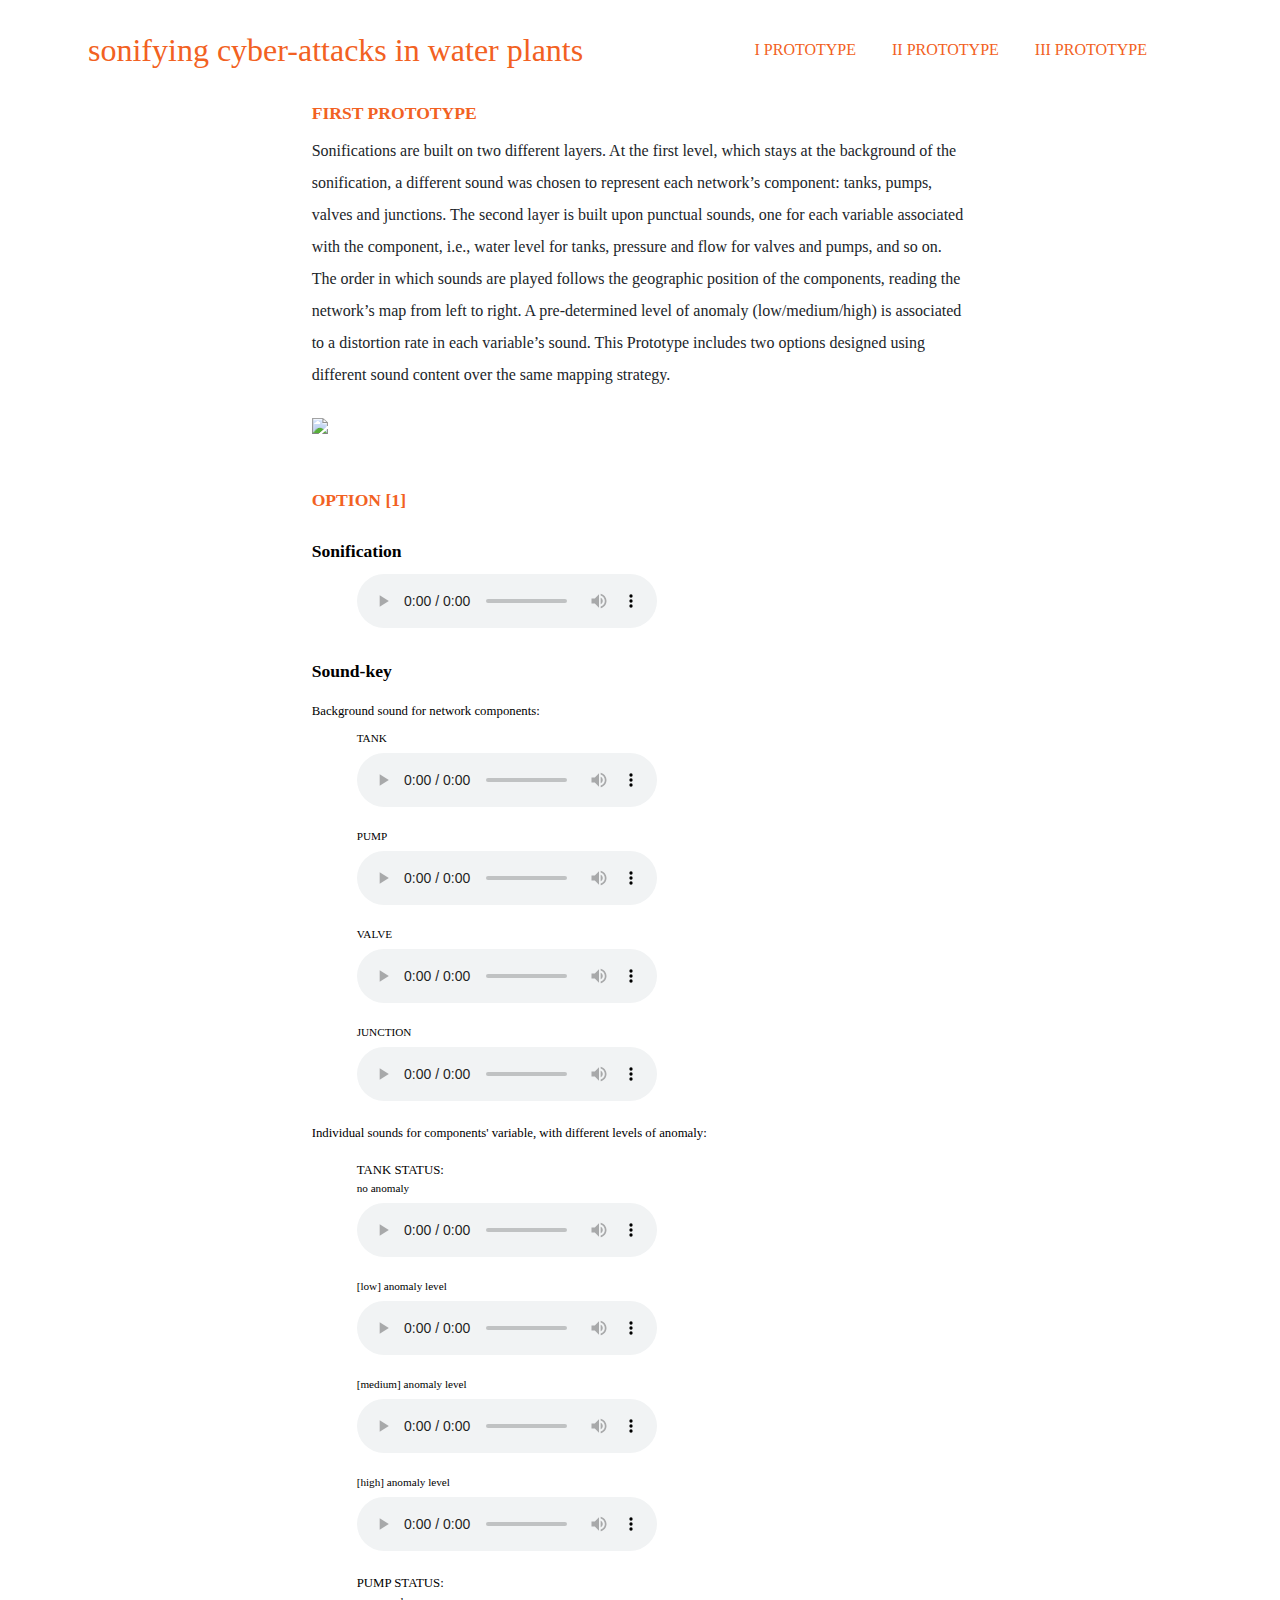
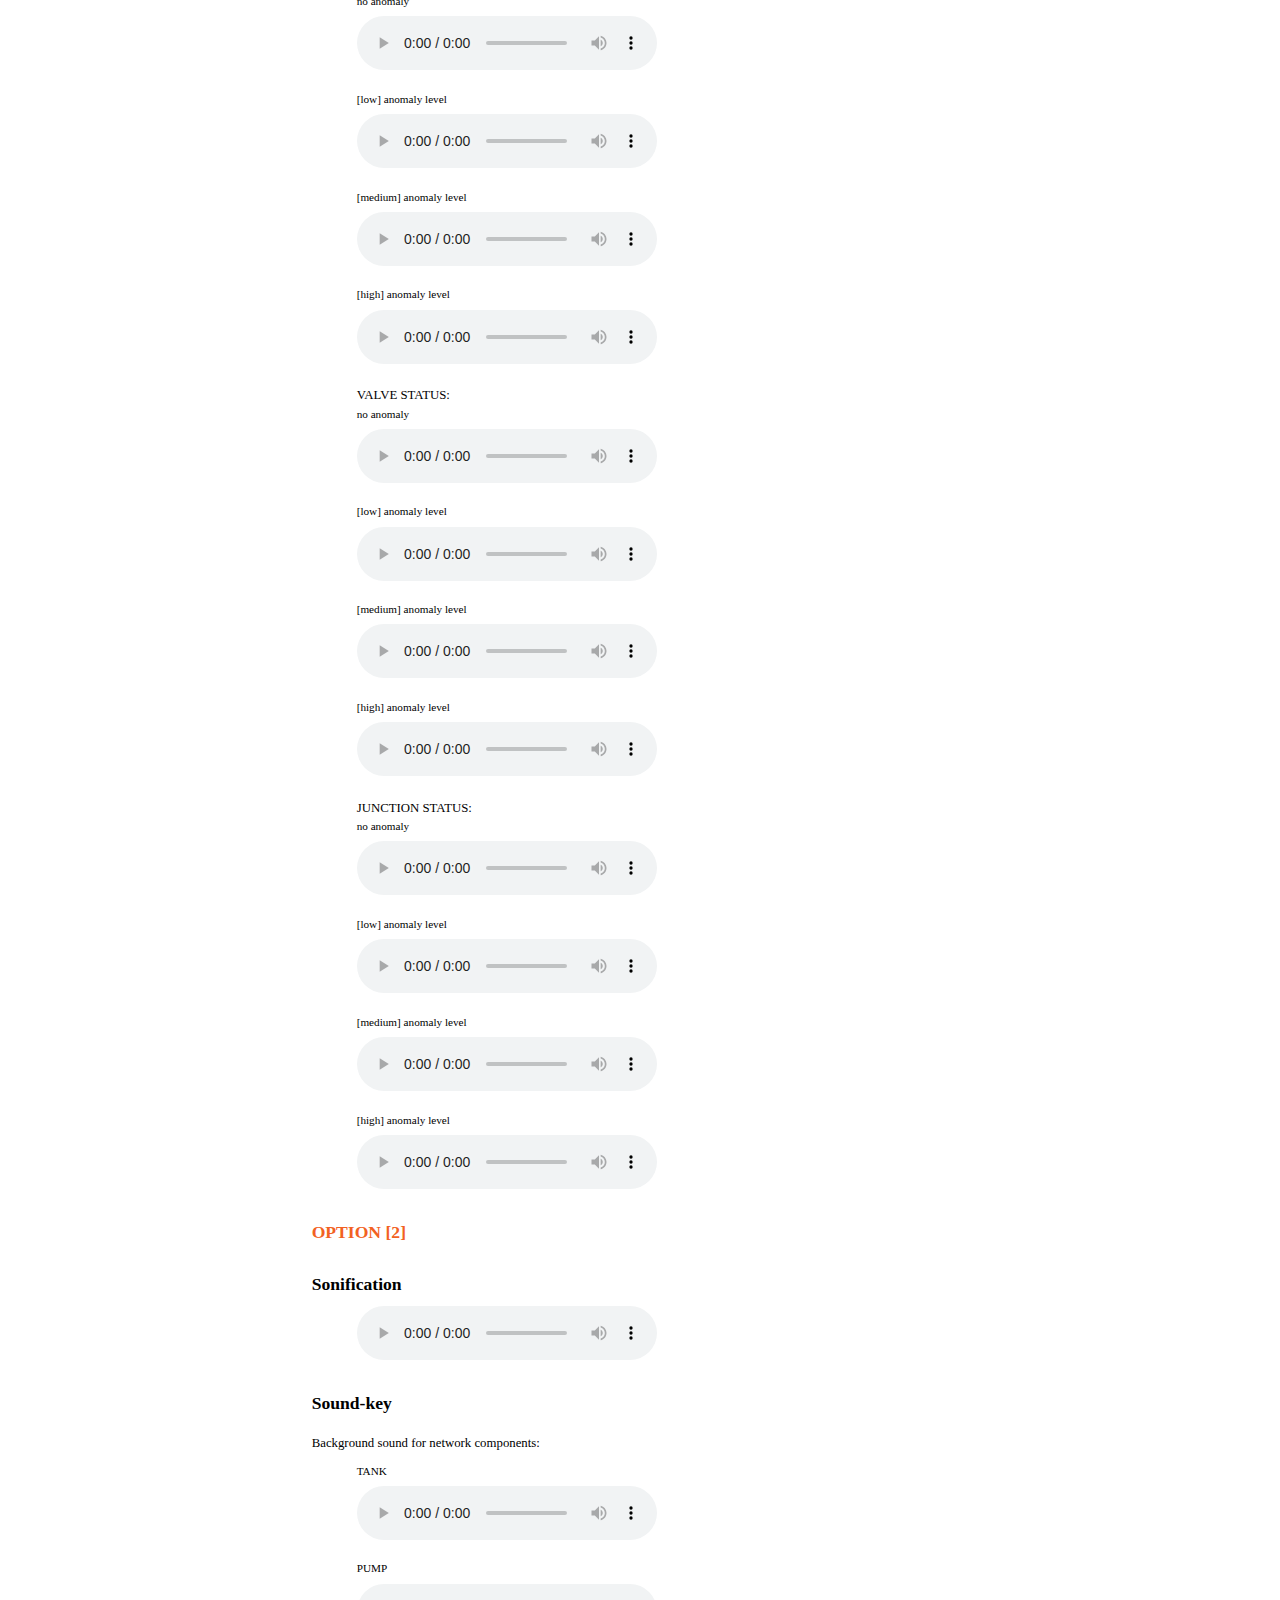
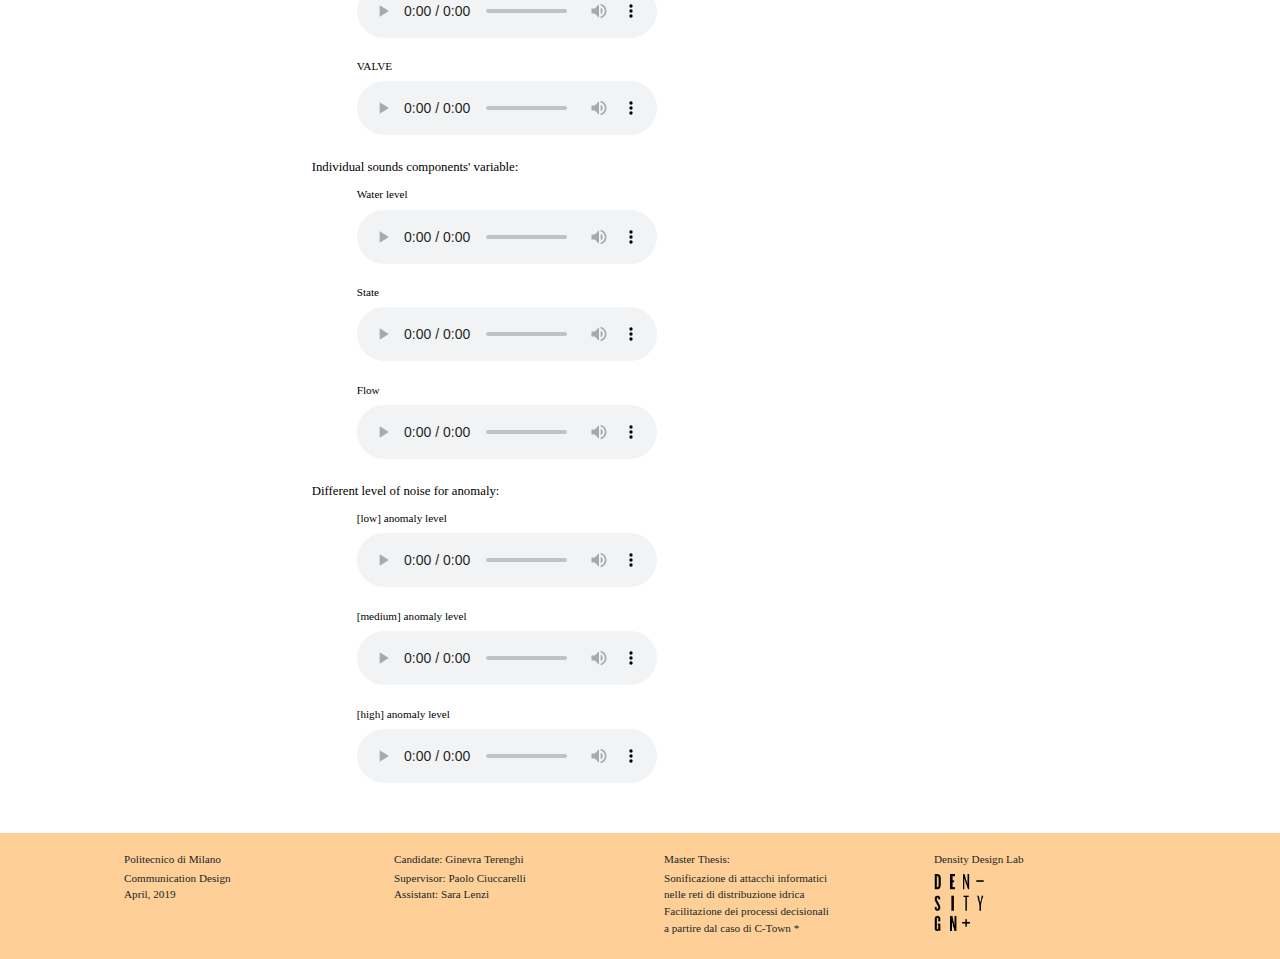
==== p1.html @ f0dc1bc3 "1809" ====
<!DOCTYPE html>
<html>

<head>
	<meta charset="utf-8">
	<meta name="viewport" content="width=device-width, initial-scale=1, shrink-to-fit=no">
	<title>data\sonification project:</title>

	<!-- fav icon link -->
	<link rel="shortcut icon" type="image/png" href="assets/fav.png" />

	<!-- fonts link -->
	<link href="https://fonts.googleapis.com/css?family=Chivo:100,300,400,700,900" rel="stylesheet">

	<link href="https://fonts.googleapis.com/css?family=Montserrat:100,200,300,400,400i,500,600,700,900" rel="stylesheet">

	<!-- Bootstrap CSS -->
	<link rel="stylesheet" href="https://maxcdn.bootstrapcdn.com/bootstrap/4.0.0/css/bootstrap.min.css" integrity="sha384-Gn5384xqQ1aoWXA+058RXPxPg6fy4IWvTNh0E263XmFcJlSAwiGgFAW/dAiS6JXm" crossorigin="anonymous">

	<!-- Your CSS -->
	<link rel="stylesheet" type="text/css" href="style.css">

</head>


<body>

	<header class="container navbar fixed-top navbar-expand-md">
		<button class="navbar-toggler" type="button" data-toggle="collapse" data-target="#navbar" aria-controls="navbarNav" aria-expanded="false" aria-label="Toggle navigation">
    		<span class="navbar-toggler-icon"></span>
  		</button>
		<a class="name" href="index.html">sonifying cyber-attacks in water plants</a>
		<div class="name2" href="presentation.html">s-c-a-w-p</div>
		<div class="collapse navbar-collapse justify-content-end" id="navbar">
			<a class="ciccio" href="p1.html">I PROTOTYPE</a>
			<a class="slim" href="p2.html">II PROTOTYPE</a>
			<a class="slim" href="p3.html">III PROTOTYPE</a>
		</div>
	</header>

	<main class="container col-md-7">

		<div class="domanda impo">FIRST PROTOTYPE</div>

		<div class="intro">
			Sonifications are built on two different layers. At the first level, which stays at the background of the sonification, a different sound was chosen to represent each network’s component: tanks, pumps, valves and junctions. The second layer is built upon punctual sounds, one for each variable associated with the component, i.e., water level for tanks, pressure and flow for valves and pumps, and so on. The order in which sounds are played follows the geographic position of the components, reading the network’s map from left to right. A pre-determined level of anomaly (low/medium/high) is associated to a distortion rate in each variable’s sound. This Prototype includes two options designed using different sound content over the same mapping strategy.
		</div>
		<img class="mappa" src="./assets/p1/p1-map.png">

		<div class="domanda impo">OPTION [1]</div>

		<div id="unoa">

			<div class="domanda importante">Sonification</div>
			<div class="district">
				<figure>
					<audio controls src="./assets/p1/o1/Scenario02.wav">
            			Your browser does not support the
						<code>audio</code> element.
    				</audio>
				</figure>
			</div>


			<div class="domanda importante">Sound-key</div>
			<div class="red">Background sound for network components:</div>
			<div class="district">
				<figure>
					<figcaption>TANK</figcaption>
					<audio controls src="./assets/p1/o1/Legenda/Components/Tank_EQ.wav">
            			Your browser does not support the
						<code>audio</code> element.
    				</audio>
				</figure>
				<figure>
					<figcaption>PUMP</figcaption>
					<audio controls src="./assets/p1/o1/Legenda/Components/Pump_EQ.wav">
            			Your browser does not support the
						<code>audio</code> element.
    				</audio>
				</figure>
				<figure>
					<figcaption>VALVE</figcaption>
					<audio controls src="./assets/p1/o1/Legenda/Components/Valve_EQ.wav">
            			Your browser does not support the
						<code>audio</code> element.
    				</audio>
				</figure>
				<figure>
					<figcaption>JUNCTION</figcaption>
					<audio controls src="./assets/p1/o1/Legenda/Components/Pressure_EQ.wav">
            			Your browser does not support the
						<code>audio</code> element.
    				</audio>
				</figure>

			</div>

			<div class="red">Individual sounds for components' variable, with different levels of anomaly:</div>
			<div class="district">
				<div class="red">TANK STATUS:</div>
				<figure>
					<figcaption>no anomaly</figcaption>
					<audio controls src="./assets/p1/o1/Legenda/Tank_Data/Tank_NoAnomaly.mp3">
            			Your browser does not support the
						<code>audio</code> element.
    				</audio>
				</figure>
				<figure>
					<figcaption>[low] anomaly level</figcaption>
					<audio controls src="./assets/p1/o1/Legenda/Tank_Data/Tank_Anomaly_UnLevel01.mp3">
            			Your browser does not support the
						<code>audio</code> element.
    				</audio>
				</figure>
				<figure>
					<figcaption>[medium] anomaly level</figcaption>
					<audio controls src="./assets/p1/o1/Legenda/Tank_Data/Tank_Anomaly_UnLevel02.mp3">
            			Your browser does not support the
						<code>audio</code> element.
    				</audio>
				</figure>
				<figure>
					<figcaption>[high] anomaly level</figcaption>
					<audio controls src="./assets/p1/o1/Legenda/Tank_Data/Tank_Anomaly_UnLevel03.mp3">
            			Your browser does not support the
						<code>audio</code> element.
    				</audio>
				</figure>
			</div>



			<div class="district">
				<div class="red">PUMP STATUS:</div>
				<figure>
					<figcaption>no anomaly</figcaption>
					<audio controls src="./assets/p1/o1/Legenda/Pump_Data/Pump_NoAnomaly.mp3">
            			Your browser does not support the
						<code>audio</code> element.
    				</audio>
				</figure>
				<figure>
					<figcaption>[low] anomaly level</figcaption>
					<audio controls src="./assets/p1/o1/Legenda/Pump_Data/Pump_Anomaly_UnLevel01.mp3">
            			Your browser does not support the
						<code>audio</code> element.
    				</audio>
				</figure>
				<figure>
					<figcaption>[medium] anomaly level</figcaption>
					<audio controls src="./assets/p1/o1/Legenda/Pump_Data/Pump_Anomaly_UnLevel02.mp3">
            			Your browser does not support the
						<code>audio</code> element.
    				</audio>
				</figure>
				<figcaption>[high] anomaly level</figcaption>
				<figure>
					<audio controls src="./assets/p1/o1/Legenda/Pump_Data/Pump_Anomaly_UnLevel03.mp3">
            			Your browser does not support the
						<code>audio</code> element.
    				</audio>
				</figure>

			</div>


			<div class="district">
				<div class="red">VALVE STATUS:</div>
				<figure>
					<figcaption>no anomaly</figcaption>
					<audio controls src="./assets/p1/o1/Legenda/Valve_Data/Valve_NoAnomalies.mp3">
            			Your browser does not support the
						<code>audio</code> element.
    				</audio>
				</figure>
				<figure>
					<figcaption>[low] anomaly level</figcaption>
					<audio controls src="./assets/p1/o1/Legenda/Valve_Data/Valve_Anomaly_UnLevel01.mp3">
            			Your browser does not support the
						<code>audio</code> element.
    				</audio>
				</figure>
				<figure>
					<figcaption>[medium] anomaly level</figcaption>
					<audio controls src="./assets/p1/o1/Legenda/Valve_Data/Valve_Anomaly_UnLevel02.mp3">
            			Your browser does not support the
						<code>audio</code> element.
    				</audio>
				</figure>
				<figcaption>[high] anomaly level</figcaption>
				<figure>
					<audio controls src="./assets/p1/o1/Legenda/Valve_Data/Valve_Anomaly_UnLevel03.mp3">
            			Your browser does not support the
						<code>audio</code> element.
    				</audio>
				</figure>

			</div>


			<div class="district">
				<div class="red">JUNCTION STATUS:</div>
				<figure>
					<figcaption>no anomaly</figcaption>
					<audio controls src="./assets/p1/o1/Legenda/Pressure_Data/Pressure-NoAnomalies.mp3">
            			Your browser does not support the
						<code>audio</code> element.
    				</audio>
				</figure>
				<figure>
					<figcaption>[low] anomaly level</figcaption>
					<audio controls src="./assets/p1/o1/Legenda/Pressure_Data/Pressure_Anomaly_UnLevel01.mp3">
            			Your browser does not support the
						<code>audio</code> element.
    				</audio>
				</figure>
				<figure>
					<figcaption>[medium] anomaly level</figcaption>
					<audio controls src="./assets/p1/o1/Legenda/Pressure_Data/Pressure_Anomaly_UnLevel02.mp3">
            			Your browser does not support the
						<code>audio</code> element.
    				</audio>
				</figure>
				<figcaption>[high] anomaly level</figcaption>
				<figure>
					<audio controls src="./assets/p1/o1/Legenda/Pressure_Data/Pressure_Anomaly_UnLevel03.mp3">
            			Your browser does not support the
						<code>audio</code> element.
    				</audio>
				</figure>

			</div>


		</div>


		<div class="domanda impo">OPTION [2]</div>

		<div id="unoa">

			<div class="domanda importante">Sonification</div>
			<div class="district">
				<figure>
					<audio controls src="./assets/p1/o2/Scenario01.mp3">
            			Your browser does not support the
						<code>audio</code> element.
    				</audio>
				</figure>
			</div>


			<div class="domanda importante">Sound-key</div>
			<div class="red">Background sound for network components:</div>
			<div class="district">
				<figure>
					<figcaption>TANK</figcaption>
					<audio controls src="./assets/p1/o2/Legenda/tank.mp3">
            			Your browser does not support the
						<code>audio</code> element.
    				</audio>
				</figure>
				<figure>
					<figcaption>PUMP</figcaption>
					<audio controls src="./assets/p1/o2/Legenda/pump.mp3">
            			Your browser does not support the
						<code>audio</code> element.
    				</audio>
				</figure>
				<figure>
					<figcaption>VALVE</figcaption>
					<audio controls src="./assets/p1/o2/Legenda/valve.mp3">
            			Your browser does not support the
						<code>audio</code> element.
    				</audio>
				</figure>

			</div>

			<div class="red">Individual sounds components' variable:</div>
			<div class="district">
				<figure>
					<figcaption>Water level</figcaption>
					<audio controls src="./assets/p1/o2/Legenda/LEVEL-unvaried.mp3">
            			Your browser does not support the
						<code>audio</code> element.
    				</audio>
				</figure>
				<figure>
					<figcaption>State</figcaption>
					<audio controls src="./assets/p1/o2/Legenda/STATE-unvaried.mp3">
            			Your browser does not support the
						<code>audio</code> element.
    				</audio>
				</figure>
				<figure>
					<figcaption>Flow</figcaption>
					<audio controls src="./assets/p1/o2/Legenda/FLOW-unvaried.mp3">
            			Your browser does not support the
						<code>audio</code> element.
    				</audio>
				</figure>

	</div>
			
	<div class="red">Different level of noise for anomaly:</div>
				<div class="district">
					<figure>
						<figcaption>[low] anomaly level</figcaption>
						<audio controls src="./assets/p1/o2/Legenda/level-1.mp3">
            			Your browser does not support the
						<code>audio</code> element.
    				</audio>
					</figure>
					<figure>
						<figcaption>[medium] anomaly level</figcaption>
						<audio controls src="./assets/p1/o2/Legenda/level-2.mp3">
            			Your browser does not support the
						<code>audio</code> element.
    				</audio>
					</figure>
					<figure>
						<figcaption>[high] anomaly level</figcaption>
						<audio controls src="./assets/p1/o2/Legenda/level-3.mp3">
            			Your browser does not support the
						<code>audio</code> element.
    				</audio>
					</figure>


			



			</div>
		</div>







	</main>


	<footer id="fondo">
		<div class="container">
			<div class="row fondo justify-content-center">
				<div class="col-3">
					<div class="info">
						Politecnico di Milano
					</div>
					<div class="info0">
						Communication Design
						<br> April, 2019
					</div>
					
				</div>


				<div class="col-3">
					<div class="info">
						Candidate: Ginevra Terenghi
					</div>
					<div class="info0">
						Supervisor: Paolo Ciuccarelli
						<br>Assistant: Sara Lenzi
					</div>
				</div>

				<div class="col-3">
					<div class="info">
						Master Thesis:
					</div>
					<div class="info0">
						Sonificazione di attacchi informatici
						<br>nelle reti di distribuzione idrica
						<br>Facilitazione dei processi decisionali
						<br>a partire dal caso di C-Town *</div>
				</div>


				<div class="col-3">
					
					<div class="info">
						Density Design Lab
					</div>
					<div class="infoF">
						<img class="footer_img" src="./assets/logo-density.png">
					</div>
				</div>
				
				



			</div>

		</div>

	</footer>


	<script src="https://code.jquery.com/jquery-3.2.1.slim.min.js" integrity="sha384-KJ3o2DKtIkvYIK3UENzmM7KCkRr/rE9/Qpg6aAZGJwFDMVNA/GpGFF93hXpG5KkN" crossorigin="anonymous"></script>
	<script src="https://cdnjs.cloudflare.com/ajax/libs/popper.js/1.12.9/umd/popper.min.js" integrity="sha384-ApNbgh9B+Y1QKtv3Rn7W3mgPxhU9K/ScQsAP7hUibX39j7fakFPskvXusvfa0b4Q" crossorigin="anonymous"></script>
	<script src="https://maxcdn.bootstrapcdn.com/bootstrap/4.0.0/js/bootstrap.min.js" integrity="sha384-JZR6Spejh4U02d8jOt6vLEHfe/JQGiRRSQQxSfFWpi1MquVdAyjUar5+76PVCmYl" crossorigin="anonymous"></script>

</body>

</html>
---- style.css ----
html {
	--video-width: 300px;
}

header {
	margin-left: 1vh;
	padding-right: 1vh;
}

.container {
	padding-left: 5vh;
	padding-right: 5vh;
}

main {
	margin-top: 100px;
	margin-bottom: 5vh;
}

.footer_img {
	width: 30px;
	height: auto;
}

.appearance {
	padding-left: 50px;
}



#red_appearance_nav {
	padding-right: 30vh;
}

/*! evitare contorno blu tasto play */
* {
	outline: none;
}


/*! ------------- sezioni -------------- */

/*
.sectionTop {
  background:gray;
  margin-top:30px;
  padding-left:0px;
  padding-right:0px;
}
*/

.intro {
	font-family: 'helvetica-light';
	font-size: 0.9rem;
	font-weight: 300;
	padding-top: 1vh;
	/*	padding-bottom: 2vh;*/
	text-align: left;
	line-height: 1.7rem;
}

.speciale {
	font-family: 'Chivo';
	font-size: 0.9rem;
	font-weight: 700;
	display: inline;
}

.sub {
	font-family: 'Chivo';
	font-size: 0.8rem;
	font-weight: 300;
	display: inline;
	color: lightgray;
}

.specific {
	font-family: 'Chivo';
	font-size: 0.8rem;
	font-weight: 300;
	color: #f26122;
	display: inline;
}



#datasonification {
	margin-top: 5vh;
}

#project {
	margin-top: 0vh;
}

#keysound {
	/*		background: purple;*/
}


/*! ------------------------------------------ NAVBAR ------------------------------------------ */

/* The navigation bar */

.navbar {
	background-color: white;
	padding-left: 0px;
}


.navbar-toggler {
	/*	background-image: './assets/hamburger.png';*/
	background-color: transparent;
	border: transparent;
}

.button {
	background-color: transparent;
	border: transparent;
}


.navbar-toggler-icon {
	/*	background-image: './assets/hamburger.png';*/
	border: 1px solid #f26122;
}





/* Links inside the navbar */

.navbar a {
	/*	float: left;*/
	display: block;
	color: #f26122;
	/*	text-align: center;*/
	padding: 2vh;
	text-decoration: none;
}

.slim {
	font-family: 'ciu-regular';
}

.ciccio {
	font-family: 'ciu-italic';
}




figcaption {
	/*    padding-top: 2vh;*/
	padding-bottom: 0.7vh;
}





/*


.nav a {
	float: left;
	display: block;
	color: red;
	text-align: center;
	padding: 2vh;
	text-decoration: none;
	font-family: 'Chivo';
	font-weight: 300;
}
*/

/* Change background on mouse-over */

.navbar a:hover {
	color: #f26122;
	text-decoration: none;
	font-family: 'ciu-italic';
	font-weight: 700;
}

.capitolo {
	color: black;
	text-decoration: none;
	font-family: 'ciu-regular';
	font-size: 0.8rem;
}

/* Main content */

/*
.main {
  margin-top: 30px;  Add a top margin to avoid content overlay 
}
*/

/*! ------------------------------------------ video --------------------------------------------- */

.video {
	width: var(--video-width);
	height: calc(var(--video-width) / 16 * 9);
}



/*! ------------------------------------------ HEADER-text --------------------------------------------- */

@font-face {
	font-family: ariah;
	src: url(./assets/font/ariah.ttf);
}

.name {
	margin-top: 0vh;
	font-family: 'ciu-bold';
	color: #f26122;
	text-align: left;
	font-size: 0rem;
}

.name2 {
	margin-top: 0vh;
	font-family: 'ciu-bold';
	color: #f26122;
	text-align: left;
	font-size: 1.1rem;
}

@font-face {
	font-family: ciu-regular;
	src: url(./assets/font/ciu-regular.ttf);
}

@font-face {
	font-family: ciu-italic;
	src: url(./assets/font/ciu-italic.ttf);
}

@font-face {
	font-family: ciu-bold;
	src: url(./assets/font/ciu-bold.ttf);
}

@font-face {
	font-family: helvetica-light;
	src: url(./assets/font/helvetica-light.ttf);
}

/*! ------------------------------------------  rules.html ------------------------------------------ */

.domanda {
	margin-top: 2.8vh;
	font-family: 'ciu-regular';
	font-weight: 300;
	color: #68246c;
	font-size: 0.8rem;
}

.paper {
	margin-top: 2vh;
	font-family: 'ciu-regular';
	font-weight: 300;
	color: lightgray;
	font-size: 1rem;
}

.tesi {
	margin-top: 2vh;
	font-family: 'ciu-regular';
	color: #68246c;
	font-size: 1.2rem;
}

.domandap {
	margin-top: 5vh;
	font-family: 'ciu-regular';
	font-weight: 300;
	color: #68246c;
	font-size: 0.8rem;
}


.impo {
	color: #f26122;
	font-weight: 700;
}

.importante {
	color: black;
	font-weight: 700;
}

.red {
	font-family: 'helvetica-light';
	font-size: 0.8rem;
	margin-top: 2vh;
	color: black;
	font-weight: 200;
}

.risposta {
	/*	background: pink;*/
	margin-left: 3vh;
	margin-right: 3vh;
	margin-top: 1vh;
	font-family: 'helvetica-light';
	font-weight: 400;
	font-size: 0.7rem;
	text-align: justify;
	line-height: 1.3rem;
}

.rispostain {
	/*	background: pink;*/
	margin-left: 3vh;
	margin-right: 3vh;
	margin-top: 1vh;
	font-family: 'helvetica-light';
	font-weight: 400;
	font-size: 0.7rem;
	text-align: justify;
	line-height: 1.3rem;
}

.par1 {
	margin-left: 6vh;
	margin-right: 3vh;
	margin-top: 2vh;
	font-family: 'helvetica-light';
	font-weight: 400;
	font-size: 0.6rem;
}

.par2 {
	margin-left: 8vh;
	margin-right: 3vh;
	margin-top: 0.6vh;
	font-family: 'helvetica-light';
	font-weight: 200;
	font-size: 0.6rem;
}

.par3 {
	margin-left: 8vh;
	margin-right: 3vh;
	margin-top: 0.6vh;
	margin-bottom: 1.2vh;
	font-family: 'helvetica-light';
	font-weight: 200;
	font-size: 0.6rem;
}


.doc {
	/*	background: pink;*/
	margin-left: 3vh;
	margin-right: 3vh;
	margin-top: 1vh;
	font-family: 'ciu-regular';
	font-weight: 100;
	font-size: 0.5rem;
	text-align: justify;
	line-height: 1rem;
}

.doc2 {
	/*	background: pink;*/
	margin-left: 0vh;
	margin-right: 0vh;
	margin-top: 0.2vh;
	font-family: 'ciu-regular';
	font-weight: 100;
	font-size: 0.5rem;
	text-align: justify;
	line-height: 1rem;
}

.scenario a {
	/*	background: pink;*/
	margin-left: 1vh;
	margin-top: 1vh;
	font-family: 'ciu-light';
	font-style: italic;
	font-weight: 300;
	font-size: 0.9rem;
	color: black;
}

.scenario a:hover {
	font-family: 'ciu-italic';
	font-style: normal;
	color: black;
	font-weight: 700;
	text-decoration: none;
}



.rispvideo {
	background: transparent;
	margin-left: 3vh;
	margin-top: 3vh;
	/*	height:100%;*/
}

ul {
	list-style: none;
	margin-left: 0;
	padding-left: 1em;
	text-indent: -1em;
}

li {
	font-weight: 500;
	list-style: none;
	margin-top: 2vh;
}

dd {
	font-weight: 100;
	list-style: none;
	text-indent: 2em;
	margin-bottom: 0px;
}


.ref {
	font-family: 'helvetica-light';
	font-weight: 100;
	font-style: italic;
	color: black;
}

.x {
	font-family: 'ciu-regular';
	font-weight: 100;
	font-style: italic;
	color: black;
}

.x:hover {
	font-style: normal;
	color: black;
	font-weight: 500;
	text-decoration: none;
}

.parti {
	font-family: 'ciu-regular';
	font-weight: 600;
	color: black;
	display: inline;
}

.rispostaDown {
	margin-left: 3vh;
	margin-right: 3vh;
	margin-top: 2vh;
	font-family: 'helvetica-light';
	font-weight: 400;
	font-size: 0.7rem;
	text-align: justify;
	line-height: 1.3rem;
}


.esempi {
	font-family: 'ciu-italic';
	color: black;
}

.esempi:hover {
	font-family: 'ciu-bold';
	color: black;
	text-decoration: none;
}

.esempiRed {
	font-family: 'ciu-italic';
	color: red
}

.esempiRed:hover {
	font-style: normal;
	color: red;
	font-weight: 700;
	text-decoration: none;
}

.esempi:visited {
	text-decoration: line-through;
}



#fondo {
	background: #FED098;
}

/*
#unoa {
	padding-top: 10vh;
}
*/

#duea {
/*	padding-top: 10vh;*/
}

#unob {
/*	padding-top: 10vh;*/
}

#dueb {
/*
	padding-top: 10vh;
	padding-top: 10vh;
*/
}



.info {
	margin-left: 1vh;
	margin-top: 2vh;
	margin-bottom: 0.2vh;
	font-family: 'ciu-regular';
	font-weight: 200;
	font-size: 0.4rem;
}

.info0 {
	margin-left: 1vh;
	margin-top: 0.2vh;
	margin-bottom: 2.5vh;
	font-family: 'helvetica-light';
	font-weight: 200;
	font-size: 0.4rem;
}

.infoF {
	margin-left: 1vh;
	margin-top: 0.7vh;
	margin-bottom: 2vh;
	font-family: 'Chivo';
	font-weight: 200;
	font-size: 0.4rem;
}

.spaziologo {
	margin-left: 1vh;
	margin-top: 3vh;
	margin-bottom: 2vh;
	font-family: 'Chivo';
	font-weight: 200;
	font-size: 0.4rem;
}

.info1 {
	margin-left: 1vh;
	margin-top: 1vh;
	margin-bottom: 0.2vh;
	font-family: 'Montserrat';
	font-weight: 200;
	font-size: 0.4rem;
}

.info2 {
	margin-left: 1vh;
	margin-top: 0.2vh;
	margin-bottom: 0.2vh;
	font-family: 'Montserrat';
	font-weight: 200;
	font-size: 0.4rem;
}

.info3 {
	margin-left: 1vh;
	margin-top: 0.2vh;
	margin-bottom: 2vh;
	font-family: 'Montserrat';
	font-weight: 200;
	font-size: 0.4rem;
}

.infoP {
	margin-left: 1vh;
	margin-top: 0.2vh;
	margin-bottom: 0.2vh;
	font-family: 'Montserrat';
	font-weight: 200;
	font-size: 0.4rem;
}

.infoP2 {
	margin-left: 1vh;
	margin-top: 0.2vh;
	margin-bottom: 2vh;
	font-family: 'Montserrat';
	font-weight: 200;
	font-size: 0.4rem;
}

.slide {
	width: 330px;
}

.mappa {
	margin-top: 3vh;
	margin-bottom: 3vh;
	width: 300px;
}

.district {
	margin-left: 5vh;
	margin-top: 1vh;
	font-family: 'helvetica-light';
	font-weight: 100;
	color: black;
	font-size: 0.7rem;
}




/* Media queries */

/*// Small devices (landscape phones, 576px and up)*/

@media (min-width: 576px) {
	html {
		--video-width: 430px;
	}
	.slide {
		width: 500px;
	}
	.mappa {
		width: 400px;
	}
	.intro {
		font-size: 0.9rem;
		line-height: 1.9rem;
		font-weight: 300rem;
	}
	.name {
		font-size: 0rem;
	}
	.name2 {
		font-size: 1.5rem;
	}
	.domanda {
		font-size: 0.9rem;
	}
	.domandap {
		font-size: 0.9rem;
	}
	.sub {
		font-size: 0.7rem;
	}
	.capitolo {
		font-size: 0.9rem;
	}
	.risposta {
		font-size: 0.9rem;
		line-height: 1.7rem;
	}
	.rispostaDown {
		font-size: 0.9rem;
		line-height: 1.7rem;
	}
	.rispostain {
		font-size: 0.9rem;
		line-height: 1.7rem;
	}
	.par1 {
		font-size: 0.7rem;
	}
	.par2 {
		font-size: 0.7rem;
	}
	.par3 {
		font-size: 0.7rem;
	}
	.specific {
		font-size: 0.7rem;
	}

	.doc {
		font-size: 0.8rem;
		line-height: 1.5rem;
	}
	.doc2 {
		font-size: 0.8rem;
		line-height: 1.5rem;
	}
	.info {
		font-size: 0.4rem;
	}
	.info0 {
		font-size: 0.4rem;
	}
	.info1 {
		font-size: 0.4rem;
	}
	.info2 {
		font-size: 0.4rem;
	}
	.info3 {
		font-size: 0.4rem;
	}
	.infoP {
		font-size: 0.4rem;
	}
	.infoP2 {
		font-size: 0.4rem;
	}


	#link_appearance_nav {
		padding-right: 10vh;
	}

}

/*// Medium devices (tablets, 768px and up)*/

@media (min-width: 768px) {
	html {
		--video-width: 340px;
	}
	.slide {
		width: 700px;
	}
	.mappa {
		width: 500px;
	}
	.name {
		font-size: 0rem;
	}
	.name2 {
		font-size: 1.7rem;
	}

}

/*// Large devices (desktops, 992px and up)*/

@media (min-width: 992px) {
	html {
		--video-width: 470px;
	}
	.footer_img {
		width: 50px;
		height: auto;
	}
	.name {
		font-size: 1.5rem;
	}
	.name2 {
		font-size: 0rem;
	}
	.intro {
		font-size: 1rem;
		line-height: 2rem;
		font-weight: 300;
	}
	.domanda {
		font-size: 1.1rem;
	}
	.domandap {
		font-size: 1.1rem;
	}
	.sub {
		font-size: 0.9rem;
	}
	.capitolo {
		font-size: 1rem;
	}
	.risposta {
		font-size: 1rem;
		line-height: 2rem;
	}
	.rispostaDown {
		font-size: 1rem;
		line-height: 2rem;
	}
	.rispostain {
		font-size: 1rem;
		line-height: 2rem;
	}
	.par1 {
		font-size: 0.9rem;
	}
	.par2 {
		font-size: 0.9rem;
	}
	.par3 {
		font-size: 0.9rem;
	}
	.specific {
		font-size: 0.9rem;
	}

	.doc {
		font-size: 0.9rem;
		line-height: 1.8rem;
	}
	.doc2 {
		font-size: 0.9rem;
		line-height: 1.8rem;
	}
	.info {
		font-size: 0.7rem;
	}
	.info1 {
		font-size: 0.7rem;
	}
	.info0 {
		font-size: 0.7rem;
	}
	.info2 {
		font-size: 0.7rem;
	}
	.info3 {
		font-size: 0.7rem;
	}
	.infoP {
		font-size: 0.7rem;
	}
	.infoP2 {
		font-size: 0.7rem;
	}
}

/*// Extra large devices (large desktops, 1200px and up)*/

@media (min-width: 1200px) {
	html {
		--video-width: 470px;
	}
	.name {
		font-size: 2rem;
	}
	.name2 {
		font-size: 0rem;
	}
}

@media (min-width: 1400px) {
	html {
		--video-width: 670px;
	}
	.name {
		font-size: 2rem;
	}
	.name2 {
		font-size: 0rem;
	}
}
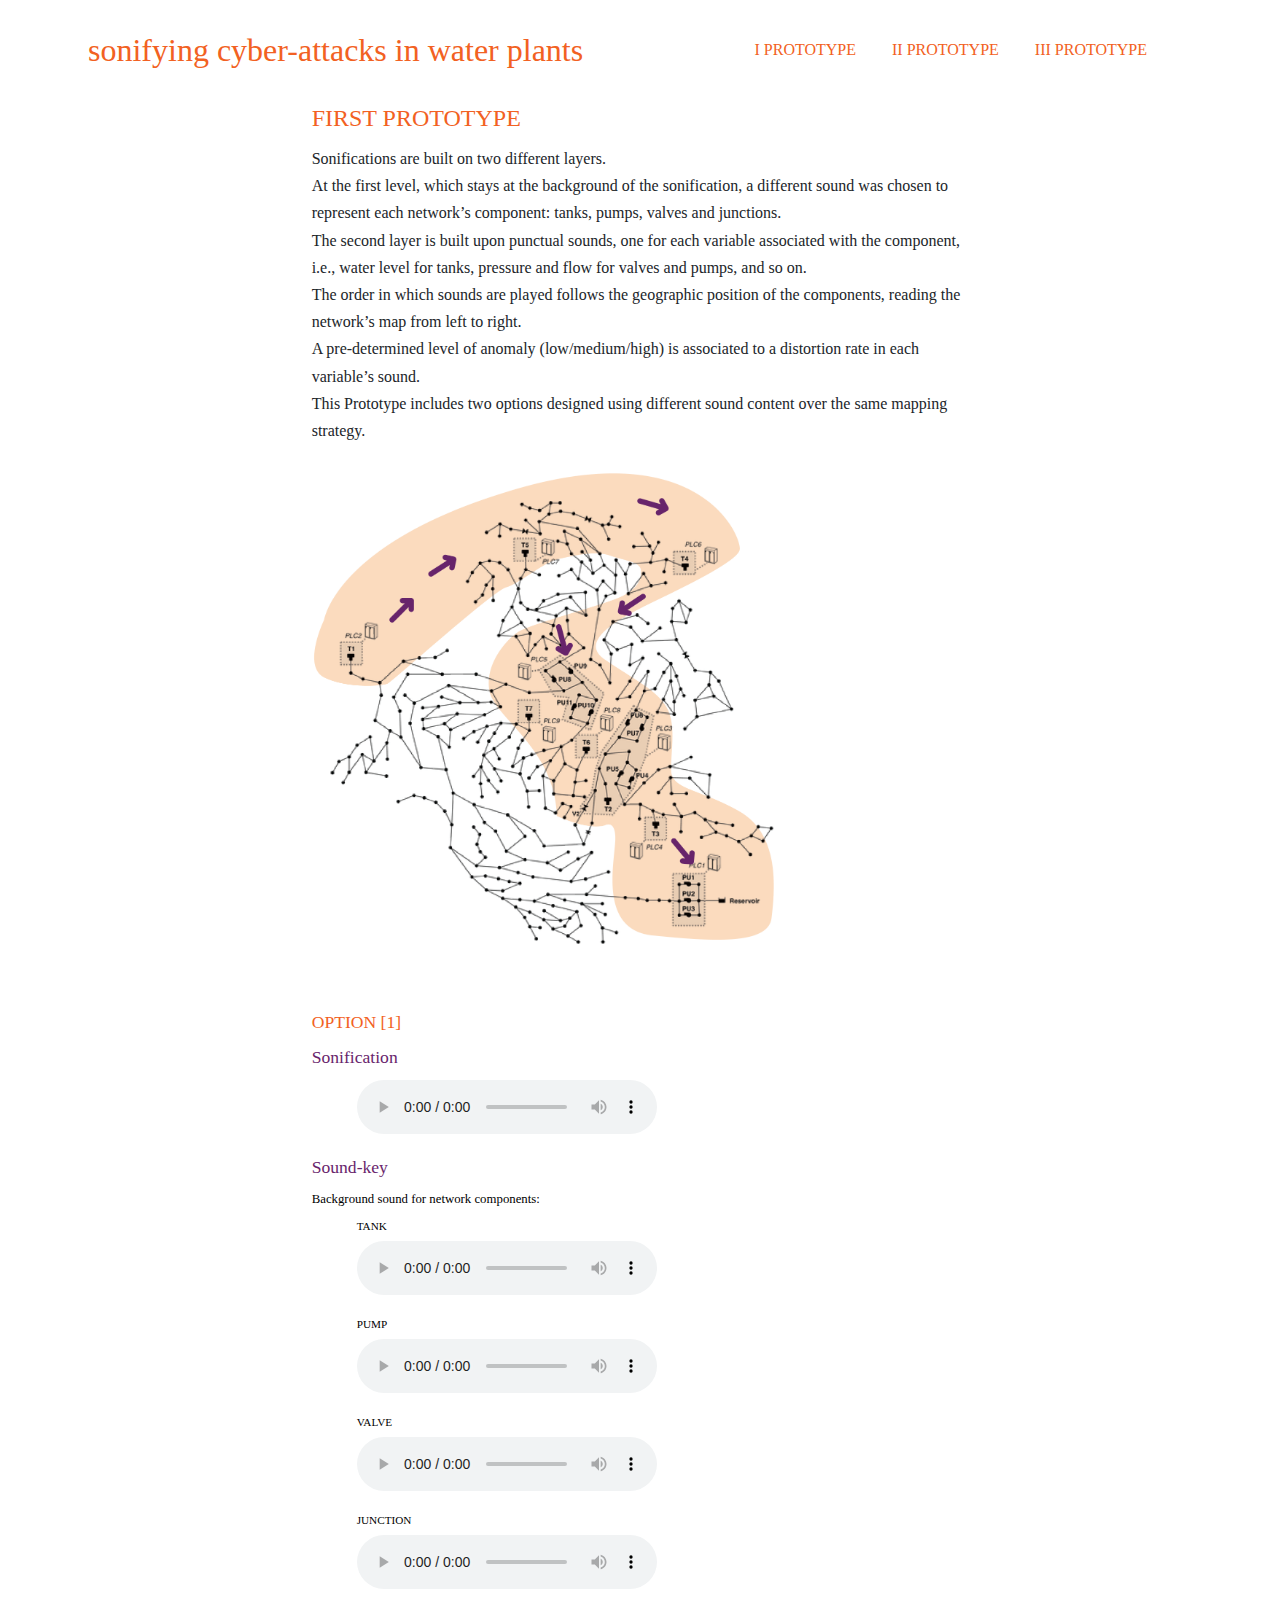
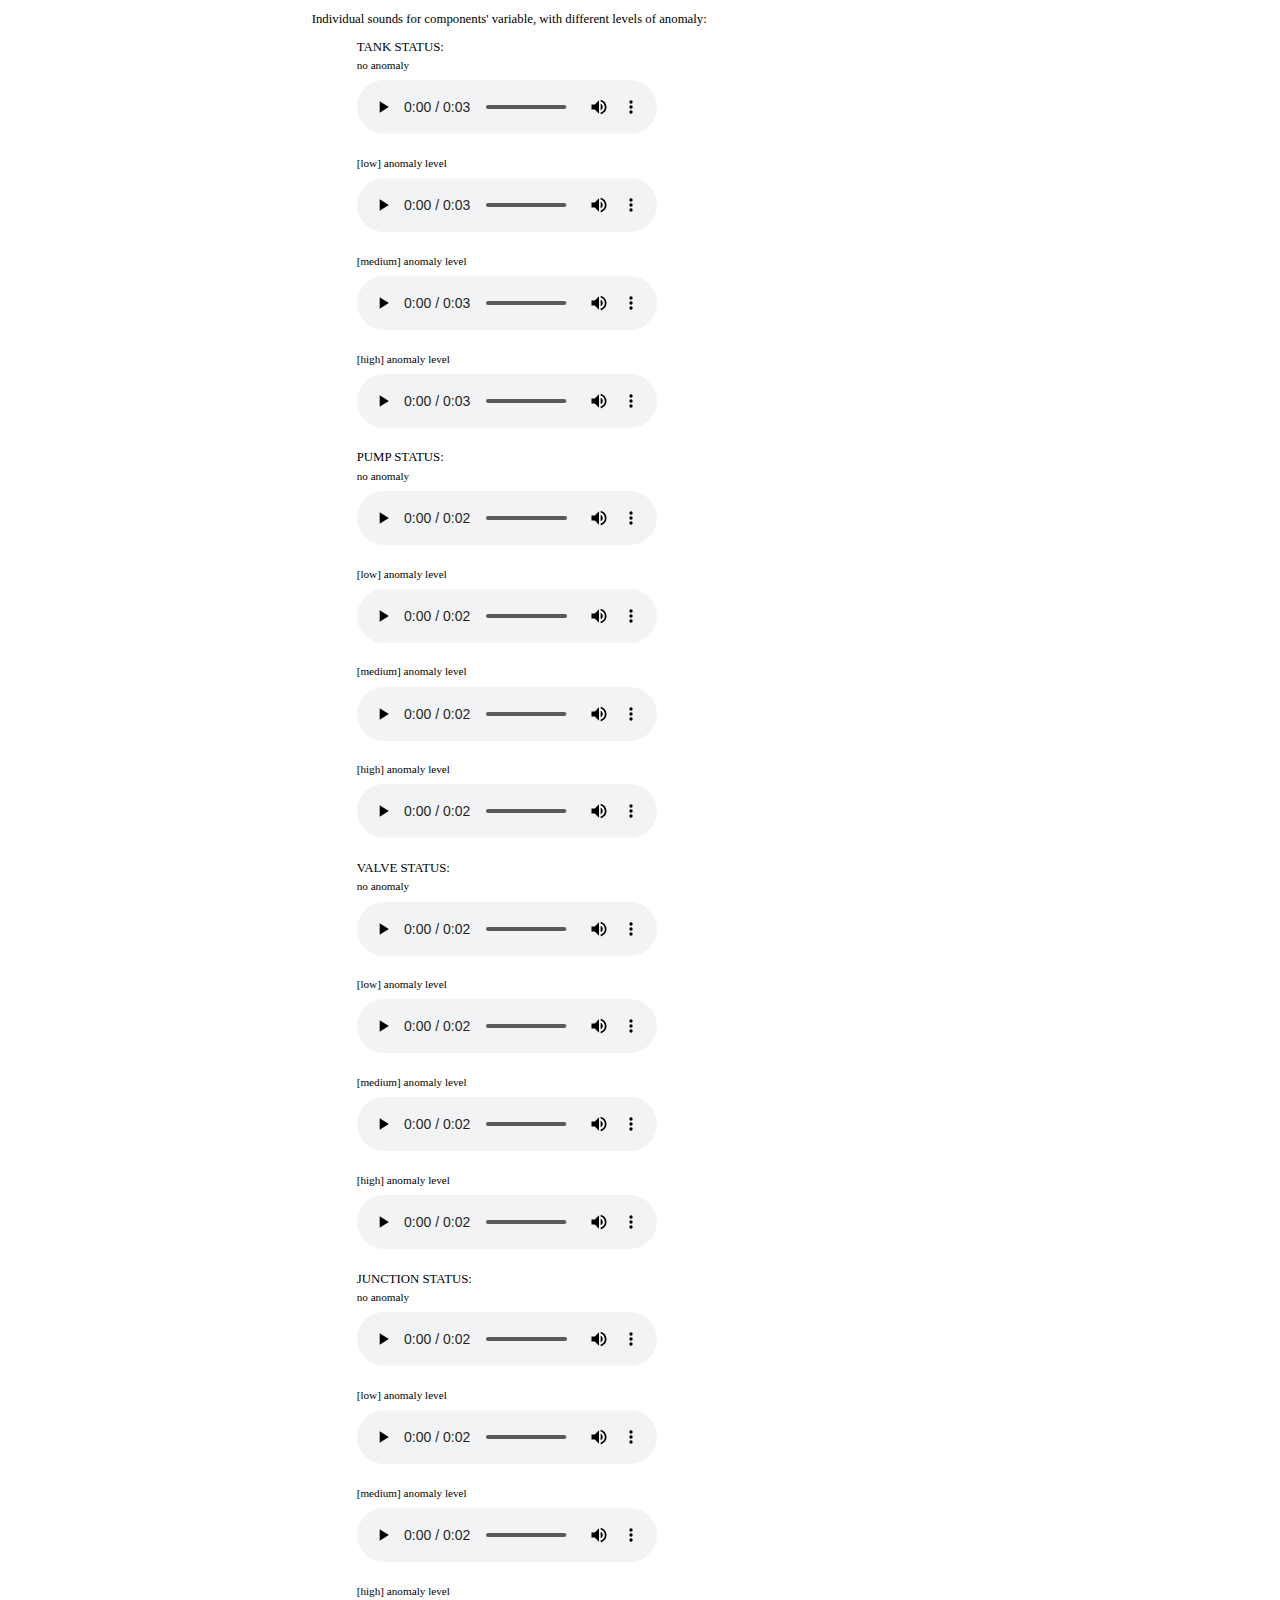
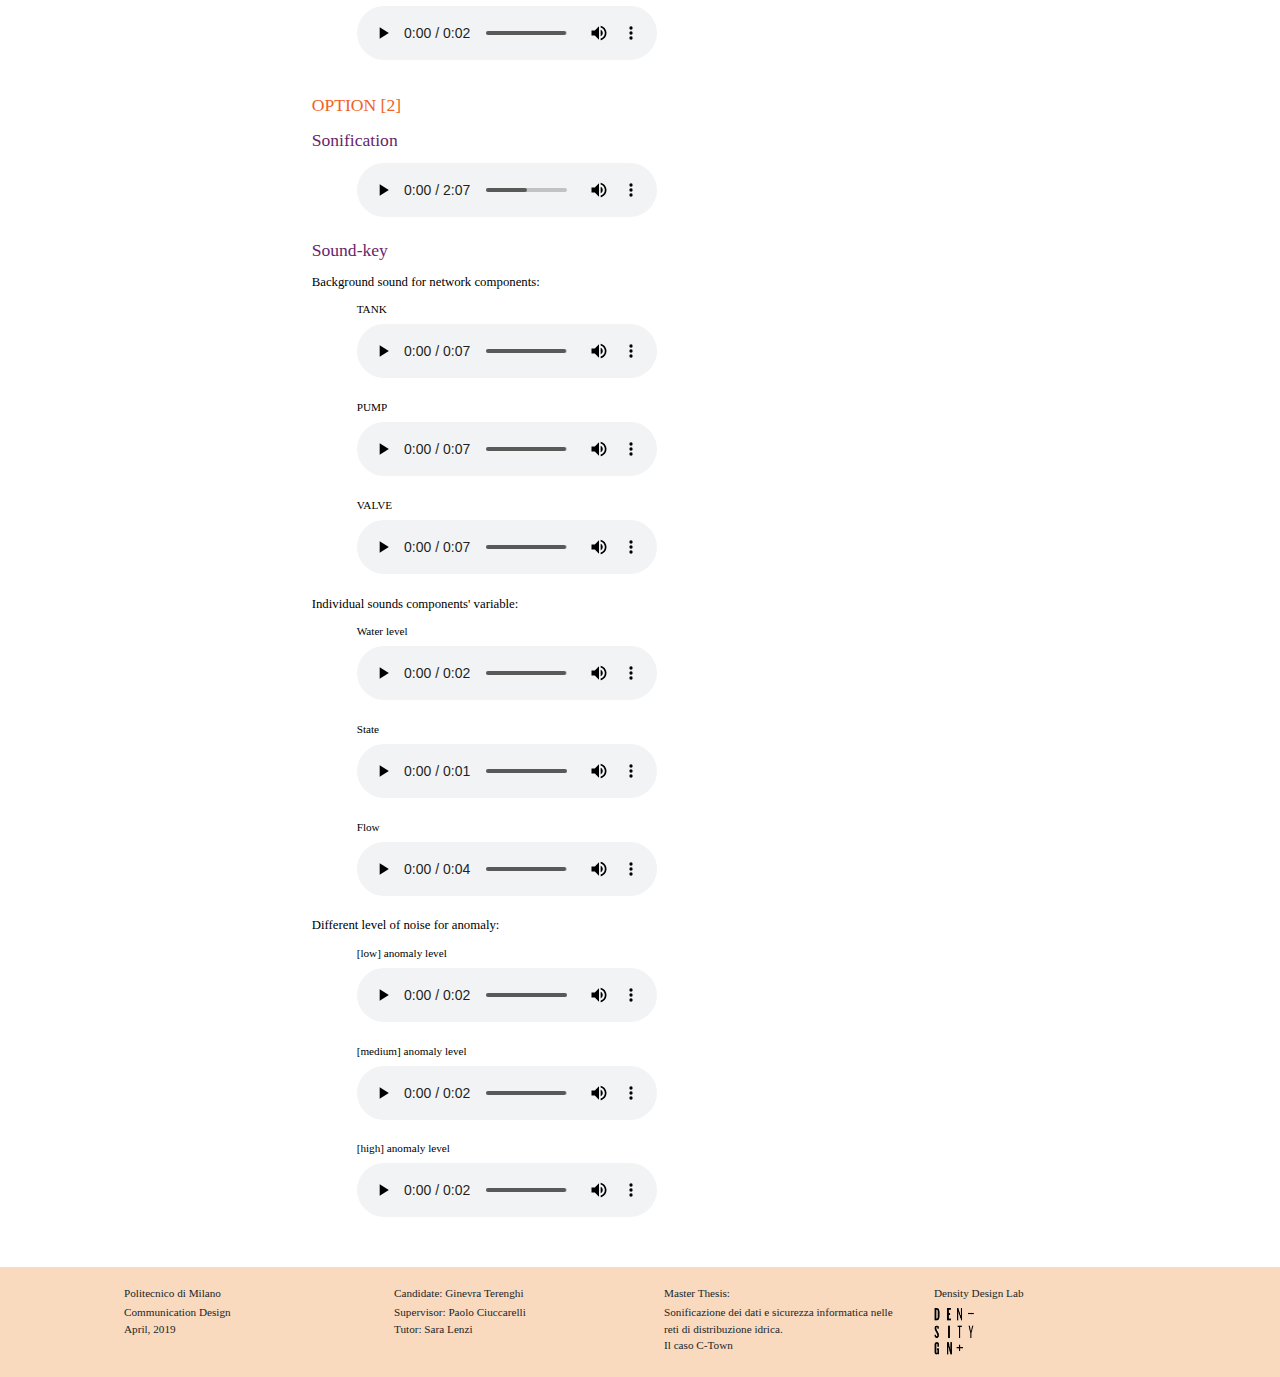
==== commit cb1e8b6e: "01041455" ====
--- a/p1.html
+++ b/p1.html
@@ -7,12 +7,7 @@
 	<title>data\sonification project:</title>
 
 	<!-- fav icon link -->
-	<link rel="shortcut icon" type="image/png" href="assets/fav.png" />
-
-	<!-- fonts link -->
-	<link href="https://fonts.googleapis.com/css?family=Chivo:100,300,400,700,900" rel="stylesheet">
-
-	<link href="https://fonts.googleapis.com/css?family=Montserrat:100,200,300,400,400i,500,600,700,900" rel="stylesheet">
+	<link rel="shortcut icon" type="image/png" href="./assets/fav5.png" />
 
 	<!-- Bootstrap CSS -->
 	<link rel="stylesheet" href="https://maxcdn.bootstrapcdn.com/bootstrap/4.0.0/css/bootstrap.min.css" integrity="sha384-Gn5384xqQ1aoWXA+058RXPxPg6fy4IWvTNh0E263XmFcJlSAwiGgFAW/dAiS6JXm" crossorigin="anonymous">
@@ -26,321 +21,314 @@
 <body>
 
 	<header class="container navbar fixed-top navbar-expand-md">
+		
 		<button class="navbar-toggler" type="button" data-toggle="collapse" data-target="#navbar" aria-controls="navbarNav" aria-expanded="false" aria-label="Toggle navigation">
     		<span class="navbar-toggler-icon"></span>
   		</button>
-		<a class="name" href="index.html">sonifying cyber-attacks in water plants</a>
-		<div class="name2" href="presentation.html">s-c-a-w-p</div>
+		
+		<a class="name slim" href="index.html">sonifying cyber-attacks in water plants</a>
+		<a class="name2 slim" href="index.html">project:</a>
+
 		<div class="collapse navbar-collapse justify-content-end" id="navbar">
 			<a class="ciccio" href="p1.html">I PROTOTYPE</a>
 			<a class="slim" href="p2.html">II PROTOTYPE</a>
 			<a class="slim" href="p3.html">III PROTOTYPE</a>
 		</div>
+	
 	</header>
 
+
+	
 	<main class="container col-md-7">
-
-		<div class="domanda impo">FIRST PROTOTYPE</div>
+		<div class="prototype orange">FIRST PROTOTYPE</div>
 
 		<div class="intro">
-			Sonifications are built on two different layers. At the first level, which stays at the background of the sonification, a different sound was chosen to represent each network’s component: tanks, pumps, valves and junctions. The second layer is built upon punctual sounds, one for each variable associated with the component, i.e., water level for tanks, pressure and flow for valves and pumps, and so on. The order in which sounds are played follows the geographic position of the components, reading the network’s map from left to right. A pre-determined level of anomaly (low/medium/high) is associated to a distortion rate in each variable’s sound. This Prototype includes two options designed using different sound content over the same mapping strategy.
-		</div>
+			Sonifications are built on two different layers.
+			<br>At the first level, which stays at the background of the sonification, a different sound was chosen to represent each network’s component: tanks, pumps, valves and junctions.
+			<br>The second layer is built upon punctual sounds, one for each variable associated with the component, i.e., water level for tanks, pressure and flow for valves and pumps, and so on.
+			<br>The order in which sounds are played follows the geographic position of the components, reading the network’s map from left to right.
+			<br>A pre-determined level of anomaly (low/medium/high) is associated to a distortion rate in each variable’s sound.
+			<br>This Prototype includes two options designed using different sound content over the same mapping strategy.
+		</div>
+		
 		<img class="mappa" src="./assets/p1/p1-map.png">
 
-		<div class="domanda impo">OPTION [1]</div>
-
-		<div id="unoa">
-
-			<div class="domanda importante">Sonification</div>
-			<div class="district">
-				<figure>
-					<audio controls src="./assets/p1/o1/Scenario02.wav">
-            			Your browser does not support the
-						<code>audio</code> element.
-    				</audio>
-				</figure>
-			</div>
-
-
-			<div class="domanda importante">Sound-key</div>
-			<div class="red">Background sound for network components:</div>
-			<div class="district">
-				<figure>
-					<figcaption>TANK</figcaption>
-					<audio controls src="./assets/p1/o1/Legenda/Components/Tank_EQ.wav">
-            			Your browser does not support the
-						<code>audio</code> element.
-    				</audio>
-				</figure>
-				<figure>
-					<figcaption>PUMP</figcaption>
-					<audio controls src="./assets/p1/o1/Legenda/Components/Pump_EQ.wav">
-            			Your browser does not support the
-						<code>audio</code> element.
-    				</audio>
-				</figure>
-				<figure>
-					<figcaption>VALVE</figcaption>
-					<audio controls src="./assets/p1/o1/Legenda/Components/Valve_EQ.wav">
-            			Your browser does not support the
-						<code>audio</code> element.
-    				</audio>
-				</figure>
-				<figure>
-					<figcaption>JUNCTION</figcaption>
-					<audio controls src="./assets/p1/o1/Legenda/Components/Pressure_EQ.wav">
-            			Your browser does not support the
-						<code>audio</code> element.
-    				</audio>
-				</figure>
-
-			</div>
-
-			<div class="red">Individual sounds for components' variable, with different levels of anomaly:</div>
-			<div class="district">
-				<div class="red">TANK STATUS:</div>
-				<figure>
-					<figcaption>no anomaly</figcaption>
-					<audio controls src="./assets/p1/o1/Legenda/Tank_Data/Tank_NoAnomaly.mp3">
-            			Your browser does not support the
-						<code>audio</code> element.
-    				</audio>
-				</figure>
-				<figure>
-					<figcaption>[low] anomaly level</figcaption>
-					<audio controls src="./assets/p1/o1/Legenda/Tank_Data/Tank_Anomaly_UnLevel01.mp3">
-            			Your browser does not support the
-						<code>audio</code> element.
-    				</audio>
-				</figure>
-				<figure>
-					<figcaption>[medium] anomaly level</figcaption>
-					<audio controls src="./assets/p1/o1/Legenda/Tank_Data/Tank_Anomaly_UnLevel02.mp3">
-            			Your browser does not support the
-						<code>audio</code> element.
-    				</audio>
-				</figure>
-				<figure>
-					<figcaption>[high] anomaly level</figcaption>
-					<audio controls src="./assets/p1/o1/Legenda/Tank_Data/Tank_Anomaly_UnLevel03.mp3">
-            			Your browser does not support the
-						<code>audio</code> element.
-    				</audio>
-				</figure>
-			</div>
-
-
-
-			<div class="district">
-				<div class="red">PUMP STATUS:</div>
-				<figure>
-					<figcaption>no anomaly</figcaption>
-					<audio controls src="./assets/p1/o1/Legenda/Pump_Data/Pump_NoAnomaly.mp3">
-            			Your browser does not support the
-						<code>audio</code> element.
-    				</audio>
-				</figure>
-				<figure>
-					<figcaption>[low] anomaly level</figcaption>
-					<audio controls src="./assets/p1/o1/Legenda/Pump_Data/Pump_Anomaly_UnLevel01.mp3">
-            			Your browser does not support the
-						<code>audio</code> element.
-    				</audio>
-				</figure>
-				<figure>
-					<figcaption>[medium] anomaly level</figcaption>
-					<audio controls src="./assets/p1/o1/Legenda/Pump_Data/Pump_Anomaly_UnLevel02.mp3">
-            			Your browser does not support the
-						<code>audio</code> element.
-    				</audio>
-				</figure>
+		<div class="chapter orange">OPTION [1]</div>
+
+		<div class="chapter purple">Sonification</div>
+		<div class="district">
+			<figure>
+				<audio controls src="./assets/p1/s1/Scenario1.wav">
+            			Your browser does not support the
+						<code>audio</code> element.
+    				</audio>
+			</figure>
+		</div>
+
+
+		<div class="chapter purple">Sound-key</div>
+		<div class="under">Background sound for network components:</div>
+		
+		<div class="district">
+			<figure>
+				<figcaption>TANK</figcaption>
+				<audio controls src="./assets/p1/s1/Legenda/Components/Tank_EQ.wav">
+            			Your browser does not support the
+						<code>audio</code> element.
+    				</audio>
+			</figure>
+			<figure>
+				<figcaption>PUMP</figcaption>
+				<audio controls src="./assets/p1/s1/Legenda/Components/Pump_EQ.wav">
+            			Your browser does not support the
+						<code>audio</code> element.
+    				</audio>
+			</figure>
+			<figure>
+				<figcaption>VALVE</figcaption>
+				<audio controls src="./assets/p1/s1/Legenda/Components/Valve_EQ.wav">
+            			Your browser does not support the
+						<code>audio</code> element.
+    				</audio>
+			</figure>
+			<figure>
+				<figcaption>JUNCTION</figcaption>
+				<audio controls src="./assets/p1/s1/Legenda/Components/Pressure_EQ.wav">
+            			Your browser does not support the
+						<code>audio</code> element.
+    				</audio>
+			</figure>
+		</div>
+
+		
+		<div class="under">Individual sounds for components' variable, with different levels of anomaly:</div>
+		
+		<div class="district">
+			<div class="under">TANK STATUS:</div>
+			<figure>
+				<figcaption>no anomaly</figcaption>
+				<audio controls src="./assets/p1/s1/Legenda/Tank_Data/Tank_NoAnomaly.mp3">
+            			Your browser does not support the
+						<code>audio</code> element.
+    				</audio>
+			</figure>
+			<figure>
+				<figcaption>[low] anomaly level</figcaption>
+				<audio controls src="./assets/p1/s1/Legenda/Tank_Data/Tank_Anomaly_UnLevel01.mp3">
+            			Your browser does not support the
+						<code>audio</code> element.
+    				</audio>
+			</figure>
+			<figure>
+				<figcaption>[medium] anomaly level</figcaption>
+				<audio controls src="./assets/p1/s1/Legenda/Tank_Data/Tank_Anomaly_UnLevel02.mp3">
+            			Your browser does not support the
+						<code>audio</code> element.
+    				</audio>
+			</figure>
+			<figure>
 				<figcaption>[high] anomaly level</figcaption>
-				<figure>
-					<audio controls src="./assets/p1/o1/Legenda/Pump_Data/Pump_Anomaly_UnLevel03.mp3">
-            			Your browser does not support the
-						<code>audio</code> element.
-    				</audio>
-				</figure>
-
-			</div>
-
-
-			<div class="district">
-				<div class="red">VALVE STATUS:</div>
-				<figure>
-					<figcaption>no anomaly</figcaption>
-					<audio controls src="./assets/p1/o1/Legenda/Valve_Data/Valve_NoAnomalies.mp3">
-            			Your browser does not support the
-						<code>audio</code> element.
-    				</audio>
-				</figure>
-				<figure>
-					<figcaption>[low] anomaly level</figcaption>
-					<audio controls src="./assets/p1/o1/Legenda/Valve_Data/Valve_Anomaly_UnLevel01.mp3">
-            			Your browser does not support the
-						<code>audio</code> element.
-    				</audio>
-				</figure>
-				<figure>
-					<figcaption>[medium] anomaly level</figcaption>
-					<audio controls src="./assets/p1/o1/Legenda/Valve_Data/Valve_Anomaly_UnLevel02.mp3">
-            			Your browser does not support the
-						<code>audio</code> element.
-    				</audio>
-				</figure>
+				<audio controls src="./assets/p1/s1/Legenda/Tank_Data/Tank_Anomaly_UnLevel03.mp3">
+            			Your browser does not support the
+						<code>audio</code> element.
+    				</audio>
+			</figure>
+		</div>
+
+
+		<div class="district">
+			<div class="under">PUMP STATUS:</div>
+			<figure>
+				<figcaption>no anomaly</figcaption>
+				<audio controls src="./assets/p1/s1/Legenda/Pump_Data/Pump_NoAnomaly.mp3">
+            			Your browser does not support the
+						<code>audio</code> element.
+    				</audio>
+			</figure>
+			<figure>
+				<figcaption>[low] anomaly level</figcaption>
+				<audio controls src="./assets/p1/s1/Legenda/Pump_Data/Pump_Anomaly_UnLevel01.mp3">
+            			Your browser does not support the
+						<code>audio</code> element.
+    				</audio>
+			</figure>
+			<figure>
+				<figcaption>[medium] anomaly level</figcaption>
+				<audio controls src="./assets/p1/s1/Legenda/Pump_Data/Pump_Anomaly_UnLevel02.mp3">
+            			Your browser does not support the
+						<code>audio</code> element.
+    				</audio>
+			</figure>
+			<figcaption>[high] anomaly level</figcaption>
+			<figure>
+				<audio controls src="./assets/p1/s1/Legenda/Pump_Data/Pump_Anomaly_UnLevel03.mp3">
+            			Your browser does not support the
+						<code>audio</code> element.
+    				</audio>
+			</figure>
+
+		</div>
+
+
+		<div class="district">
+			<div class="under">VALVE STATUS:</div>
+			<figure>
+				<figcaption>no anomaly</figcaption>
+				<audio controls src="./assets/p1/s1/Legenda/Valve_Data/Valve_NoAnomalies.mp3">
+            			Your browser does not support the
+						<code>audio</code> element.
+    				</audio>
+			</figure>
+			<figure>
+				<figcaption>[low] anomaly level</figcaption>
+				<audio controls src="./assets/p1/s1/Legenda/Valve_Data/Valve_Anomaly_UnLevel01.mp3">
+            			Your browser does not support the
+						<code>audio</code> element.
+    				</audio>
+			</figure>
+			<figure>
+				<figcaption>[medium] anomaly level</figcaption>
+				<audio controls src="./assets/p1/s1/Legenda/Valve_Data/Valve_Anomaly_UnLevel02.mp3">
+            			Your browser does not support the
+						<code>audio</code> element.
+    				</audio>
+			</figure>
+			<figcaption>[high] anomaly level</figcaption>
+			<figure>
+				<audio controls src="./assets/p1/s1/Legenda/Valve_Data/Valve_Anomaly_UnLevel03.mp3">
+            			Your browser does not support the
+						<code>audio</code> element.
+    				</audio>
+			</figure>
+		</div>
+
+
+		<div class="district">
+			<div class="under">JUNCTION STATUS:</div>
+			<figure>
+				<figcaption>no anomaly</figcaption>
+				<audio controls src="./assets/p1/s1/Legenda/Pressure_Data/Pressure-NoAnomalies.mp3">
+            			Your browser does not support the
+						<code>audio</code> element.
+    				</audio>
+			</figure>
+			<figure>
+				<figcaption>[low] anomaly level</figcaption>
+				<audio controls src="./assets/p1/s1/Legenda/Pressure_Data/Pressure_Anomaly_UnLevel01.mp3">
+            			Your browser does not support the
+						<code>audio</code> element.
+    				</audio>
+			</figure>
+			<figure>
+				<figcaption>[medium] anomaly level</figcaption>
+				<audio controls src="./assets/p1/s1/Legenda/Pressure_Data/Pressure_Anomaly_UnLevel02.mp3">
+            			Your browser does not support the
+						<code>audio</code> element.
+    				</audio>
+			</figure>
+			<figcaption>[high] anomaly level</figcaption>
+			<figure>
+				<audio controls src="./assets/p1/s1/Legenda/Pressure_Data/Pressure_Anomaly_UnLevel03.mp3">
+            			Your browser does not support the
+						<code>audio</code> element.
+    				</audio>
+			</figure>
+
+		</div>
+
+
+
+
+
+		<div class="chapter orange">OPTION [2]</div>
+
+		<div class="chapter purple">Sonification</div>
+		<div class="district">
+			<figure>
+				<audio controls src="./assets/p1/s2/Scenario2.mp3">
+            			Your browser does not support the
+						<code>audio</code> element.
+    				</audio>
+			</figure>
+		</div>
+
+		<div class="chapter purple">Sound-key</div>
+		<div class="under">Background sound for network components:</div>
+		
+		<div class="district">
+			<figure>
+				<figcaption>TANK</figcaption>
+				<audio controls src="./assets/p1/s2/Legenda/tank.mp3">
+            			Your browser does not support the
+						<code>audio</code> element.
+    				</audio>
+			</figure>
+			<figure>
+				<figcaption>PUMP</figcaption>
+				<audio controls src="./assets/p1/s2/Legenda/pump.mp3">
+            			Your browser does not support the
+						<code>audio</code> element.
+    				</audio>
+			</figure>
+			<figure>
+				<figcaption>VALVE</figcaption>
+				<audio controls src="./assets/p1/s2/Legenda/valve.mp3">
+            			Your browser does not support the
+						<code>audio</code> element.
+    				</audio>
+			</figure>
+		</div>
+
+		<div class="under">Individual sounds components' variable:</div>
+		<div class="district">
+			<figure>
+				<figcaption>Water level</figcaption>
+				<audio controls src="./assets/p1/s2/Legenda/LEVEL-unvaried.mp3">
+            			Your browser does not support the
+						<code>audio</code> element.
+    				</audio>
+			</figure>
+			<figure>
+				<figcaption>State</figcaption>
+				<audio controls src="./assets/p1/s2/Legenda/STATE-unvaried.mp3">
+            			Your browser does not support the
+						<code>audio</code> element.
+    				</audio>
+			</figure>
+			<figure>
+				<figcaption>Flow</figcaption>
+				<audio controls src="./assets/p1/s2/Legenda/FLOW-unvaried.mp3">
+            			Your browser does not support the
+						<code>audio</code> element.
+    				</audio>
+			</figure>
+
+		</div>
+
+		<div class="under">Different level of noise for anomaly:</div>
+		<div class="district">
+			<figure>
+				<figcaption>[low] anomaly level</figcaption>
+				<audio controls src="./assets/p1/s2/Legenda/level-1.mp3">
+            			Your browser does not support the
+						<code>audio</code> element.
+    				</audio>
+			</figure>
+			<figure>
+				<figcaption>[medium] anomaly level</figcaption>
+				<audio controls src="./assets/p1/s2/Legenda/level-2.mp3">
+            			Your browser does not support the
+						<code>audio</code> element.
+    				</audio>
+			</figure>
+			<figure>
 				<figcaption>[high] anomaly level</figcaption>
-				<figure>
-					<audio controls src="./assets/p1/o1/Legenda/Valve_Data/Valve_Anomaly_UnLevel03.mp3">
-            			Your browser does not support the
-						<code>audio</code> element.
-    				</audio>
-				</figure>
-
-			</div>
-
-
-			<div class="district">
-				<div class="red">JUNCTION STATUS:</div>
-				<figure>
-					<figcaption>no anomaly</figcaption>
-					<audio controls src="./assets/p1/o1/Legenda/Pressure_Data/Pressure-NoAnomalies.mp3">
-            			Your browser does not support the
-						<code>audio</code> element.
-    				</audio>
-				</figure>
-				<figure>
-					<figcaption>[low] anomaly level</figcaption>
-					<audio controls src="./assets/p1/o1/Legenda/Pressure_Data/Pressure_Anomaly_UnLevel01.mp3">
-            			Your browser does not support the
-						<code>audio</code> element.
-    				</audio>
-				</figure>
-				<figure>
-					<figcaption>[medium] anomaly level</figcaption>
-					<audio controls src="./assets/p1/o1/Legenda/Pressure_Data/Pressure_Anomaly_UnLevel02.mp3">
-            			Your browser does not support the
-						<code>audio</code> element.
-    				</audio>
-				</figure>
-				<figcaption>[high] anomaly level</figcaption>
-				<figure>
-					<audio controls src="./assets/p1/o1/Legenda/Pressure_Data/Pressure_Anomaly_UnLevel03.mp3">
-            			Your browser does not support the
-						<code>audio</code> element.
-    				</audio>
-				</figure>
-
-			</div>
-
-
-		</div>
-
-
-		<div class="domanda impo">OPTION [2]</div>
-
-		<div id="unoa">
-
-			<div class="domanda importante">Sonification</div>
-			<div class="district">
-				<figure>
-					<audio controls src="./assets/p1/o2/Scenario01.mp3">
-            			Your browser does not support the
-						<code>audio</code> element.
-    				</audio>
-				</figure>
-			</div>
-
-
-			<div class="domanda importante">Sound-key</div>
-			<div class="red">Background sound for network components:</div>
-			<div class="district">
-				<figure>
-					<figcaption>TANK</figcaption>
-					<audio controls src="./assets/p1/o2/Legenda/tank.mp3">
-            			Your browser does not support the
-						<code>audio</code> element.
-    				</audio>
-				</figure>
-				<figure>
-					<figcaption>PUMP</figcaption>
-					<audio controls src="./assets/p1/o2/Legenda/pump.mp3">
-            			Your browser does not support the
-						<code>audio</code> element.
-    				</audio>
-				</figure>
-				<figure>
-					<figcaption>VALVE</figcaption>
-					<audio controls src="./assets/p1/o2/Legenda/valve.mp3">
-            			Your browser does not support the
-						<code>audio</code> element.
-    				</audio>
-				</figure>
-
-			</div>
-
-			<div class="red">Individual sounds components' variable:</div>
-			<div class="district">
-				<figure>
-					<figcaption>Water level</figcaption>
-					<audio controls src="./assets/p1/o2/Legenda/LEVEL-unvaried.mp3">
-            			Your browser does not support the
-						<code>audio</code> element.
-    				</audio>
-				</figure>
-				<figure>
-					<figcaption>State</figcaption>
-					<audio controls src="./assets/p1/o2/Legenda/STATE-unvaried.mp3">
-            			Your browser does not support the
-						<code>audio</code> element.
-    				</audio>
-				</figure>
-				<figure>
-					<figcaption>Flow</figcaption>
-					<audio controls src="./assets/p1/o2/Legenda/FLOW-unvaried.mp3">
-            			Your browser does not support the
-						<code>audio</code> element.
-    				</audio>
-				</figure>
-
-	</div>
-			
-	<div class="red">Different level of noise for anomaly:</div>
-				<div class="district">
-					<figure>
-						<figcaption>[low] anomaly level</figcaption>
-						<audio controls src="./assets/p1/o2/Legenda/level-1.mp3">
-            			Your browser does not support the
-						<code>audio</code> element.
-    				</audio>
-					</figure>
-					<figure>
-						<figcaption>[medium] anomaly level</figcaption>
-						<audio controls src="./assets/p1/o2/Legenda/level-2.mp3">
-            			Your browser does not support the
-						<code>audio</code> element.
-    				</audio>
-					</figure>
-					<figure>
-						<figcaption>[high] anomaly level</figcaption>
-						<audio controls src="./assets/p1/o2/Legenda/level-3.mp3">
-            			Your browser does not support the
-						<code>audio</code> element.
-    				</audio>
-					</figure>
-
-
-			
-
-
-
-			</div>
-		</div>
-
-
-
-
-
-
+				<audio controls src="./assets/p1/s2/Legenda/level-3.mp3">
+            			Your browser does not support the
+						<code>audio</code> element.
+    				</audio>
+			</figure>
+		</div>
 
 	</main>
 
@@ -348,62 +336,51 @@
 	<footer id="fondo">
 		<div class="container">
 			<div class="row fondo justify-content-center">
+				
 				<div class="col-3">
+					<div class="infoTitle">
+						Politecnico di Milano
+					</div>
 					<div class="info">
-						Politecnico di Milano
-					</div>
-					<div class="info0">
 						Communication Design
 						<br> April, 2019
 					</div>
-					
 				</div>
 
-
 				<div class="col-3">
+					<div class="infoTitle">
+						Candidate: Ginevra Terenghi
+					</div>
 					<div class="info">
-						Candidate: Ginevra Terenghi
-					</div>
-					<div class="info0">
 						Supervisor: Paolo Ciuccarelli
-						<br>Assistant: Sara Lenzi
+						<br>Tutor: Sara Lenzi
 					</div>
 				</div>
 
 				<div class="col-3">
+					<div class="infoTitle">
+						Master Thesis:
+					</div>
 					<div class="info">
-						Master Thesis:
-					</div>
-					<div class="info0">
-						Sonificazione di attacchi informatici
-						<br>nelle reti di distribuzione idrica
-						<br>Facilitazione dei processi decisionali
-						<br>a partire dal caso di C-Town *</div>
+						Sonificazione dei dati e sicurezza informatica nelle reti di distribuzione idrica.<br>Il caso C-Town
+					</div>
 				</div>
 
-
 				<div class="col-3">
-					
-					<div class="info">
+					<div class="infoTitle">
 						Density Design Lab
 					</div>
-					<div class="infoF">
+					<div class="infoLogo">
 						<img class="footer_img" src="./assets/logo-density.png">
 					</div>
 				</div>
-				
-				
-
-
 
 			</div>
-
-		</div>
-
+		</div>
 	</footer>
 
 
-	<script src="https://code.jquery.com/jquery-3.2.1.slim.min.js" integrity="sha384-KJ3o2DKtIkvYIK3UENzmM7KCkRr/rE9/Qpg6aAZGJwFDMVNA/GpGFF93hXpG5KkN" crossorigin="anonymous"></script>
+	<script src="https://code.jquery.com/jquery-3.2.1.slim.min.js" integrity="sha384-KJ3s2DKtIkvYIK3UENzmM7KCkRr/rE9/Qpg6aAZGJwFDMVNA/GpGFF93hXpG5KkN" crossorigin="anonymous"></script>
 	<script src="https://cdnjs.cloudflare.com/ajax/libs/popper.js/1.12.9/umd/popper.min.js" integrity="sha384-ApNbgh9B+Y1QKtv3Rn7W3mgPxhU9K/ScQsAP7hUibX39j7fakFPskvXusvfa0b4Q" crossorigin="anonymous"></script>
 	<script src="https://maxcdn.bootstrapcdn.com/bootstrap/4.0.0/js/bootstrap.min.js" integrity="sha384-JZR6Spejh4U02d8jOt6vLEHfe/JQGiRRSQQxSfFWpi1MquVdAyjUar5+76PVCmYl" crossorigin="anonymous"></script>
 
--- a/style.css
+++ b/style.css
@@ -7,129 +7,75 @@
 	padding-right: 1vh;
 }
 
+main {
+	margin-top: 100px;
+	margin-bottom: 5vh;
+}
+
 .container {
 	padding-left: 5vh;
 	padding-right: 5vh;
 }
 
-main {
-	margin-top: 100px;
-	margin-bottom: 5vh;
-}
-
-.footer_img {
-	width: 30px;
-	height: auto;
-}
-
-.appearance {
-	padding-left: 50px;
-}
-
-
-
-#red_appearance_nav {
-	padding-right: 30vh;
-}
-
-/*! evitare contorno blu tasto play */
+/*! avoid stroke when click play button */
 * {
 	outline: none;
 }
 
-
-/*! ------------- sezioni -------------- */
-
-/*
-.sectionTop {
-  background:gray;
-  margin-top:30px;
-  padding-left:0px;
-  padding-right:0px;
-}
-*/
-
-.intro {
-	font-family: 'helvetica-light';
-	font-size: 0.9rem;
-	font-weight: 300;
-	padding-top: 1vh;
-	/*	padding-bottom: 2vh;*/
-	text-align: left;
-	line-height: 1.7rem;
-}
-
-.speciale {
-	font-family: 'Chivo';
-	font-size: 0.9rem;
-	font-weight: 700;
-	display: inline;
-}
-
-.sub {
-	font-family: 'Chivo';
-	font-size: 0.8rem;
-	font-weight: 300;
-	display: inline;
-	color: lightgray;
-}
-
-.specific {
-	font-family: 'Chivo';
-	font-size: 0.8rem;
-	font-weight: 300;
-	color: #f26122;
-	display: inline;
-}
-
-
-
-#datasonification {
-	margin-top: 5vh;
-}
-
-#project {
+/*! ----font---- */
+@font-face {
+	font-family: ciu-regular;
+	src: url(./assets/font/ciu-regular.ttf);
+}
+
+@font-face {
+	font-family: ciu-italic;
+	src: url(./assets/font/ciu-italic.ttf);
+}
+
+@font-face {
+	font-family: ciu-bold;
+	src: url(./assets/font/ciu-bold.ttf);
+}
+
+@font-face {
+	font-family: helvetica-light;
+	src: url(./assets/font/helvetica-light.ttf);
+}
+
+
+/*! ------------------------------------------ NAVBAR ------------------------------------------ */
+
+.name {
 	margin-top: 0vh;
-}
-
-#keysound {
-	/*		background: purple;*/
-}
-
-
-/*! ------------------------------------------ NAVBAR ------------------------------------------ */
-
-/* The navigation bar */
+	color: blue;
+	text-align: right;
+	font-size: 0rem;
+}
 
 .navbar {
 	background-color: white;
 	padding-left: 0px;
 }
 
-
 .navbar-toggler {
-	/*	background-image: './assets/hamburger.png';*/
 	background-color: transparent;
 	border: transparent;
+/*	outline: none;*/
 }
 
 .button {
 	background-color: transparent;
 	border: transparent;
-}
-
+	outline: none;
+}
 
 .navbar-toggler-icon {
-	/*	background-image: './assets/hamburger.png';*/
-	border: 1px solid #f26122;
-}
-
-
-
-
+	border: 3px solid #f26122;
+	border-radius: 2px 2px 2px 2px;
+}
 
 /* Links inside the navbar */
-
 .navbar a {
 	/*	float: left;*/
 	display: block;
@@ -137,394 +83,157 @@
 	/*	text-align: center;*/
 	padding: 2vh;
 	text-decoration: none;
-}
-
-.slim {
-	font-family: 'ciu-regular';
-}
-
-.ciccio {
-	font-family: 'ciu-italic';
-}
-
-
-
-
-figcaption {
-	/*    padding-top: 2vh;*/
-	padding-bottom: 0.7vh;
-}
-
-
-
-
-
-/*
-
-
-.nav a {
-	float: left;
-	display: block;
-	color: red;
-	text-align: center;
-	padding: 2vh;
-	text-decoration: none;
-	font-family: 'Chivo';
-	font-weight: 300;
-}
-*/
-
-/* Change background on mouse-over */
+/*	font-family: 'ciu-bold';*/
+}
 
 .navbar a:hover {
 	color: #f26122;
 	text-decoration: none;
+	font-family: 'ciu-bold';
+}
+
+/* style */
+.slim {
 	font-family: 'ciu-italic';
-	font-weight: 700;
-}
-
-.capitolo {
-	color: black;
-	text-decoration: none;
-	font-family: 'ciu-regular';
-	font-size: 0.8rem;
-}
-
-/* Main content */
-
-/*
-.main {
-  margin-top: 30px;  Add a top margin to avoid content overlay 
-}
-*/
-
-/*! ------------------------------------------ video --------------------------------------------- */
-
-.video {
-	width: var(--video-width);
-	height: calc(var(--video-width) / 16 * 9);
-}
-
-
-
-/*! ------------------------------------------ HEADER-text --------------------------------------------- */
-
-@font-face {
-	font-family: ariah;
-	src: url(./assets/font/ariah.ttf);
-}
-
-.name {
+}
+
+.ciccio {
+	font-family: 'ciu-bold';
+}
+
+/*! ---- menu collapsed---- */
+.name2 {
 	margin-top: 0vh;
-	font-family: 'ciu-bold';
+/*	font-family: 'ciu-bold';*/
 	color: #f26122;
 	text-align: left;
-	font-size: 0rem;
-}
-
-.name2 {
-	margin-top: 0vh;
-	font-family: 'ciu-bold';
-	color: #f26122;
+	font-size: 1.7rem;
+}
+
+
+/*! ------------------------------------------ MAIN ------------------------------------------ */
+
+/* media */
+.mappa {
+	margin-top: 3vh;
+	margin-bottom: 3vh;
+	width: 300px;
+}
+
+
+/*! ----general---- */
+.intro {
+	font-family: 'helvetica-light';
+	font-size: 0.9rem;
+	padding-top: 1vh;
 	text-align: left;
-	font-size: 1.1rem;
-}
-
-@font-face {
-	font-family: ciu-regular;
-	src: url(./assets/font/ciu-regular.ttf);
-}
-
-@font-face {
-	font-family: ciu-italic;
-	src: url(./assets/font/ciu-italic.ttf);
-}
-
-@font-face {
-	font-family: ciu-bold;
-	src: url(./assets/font/ciu-bold.ttf);
-}
-
-@font-face {
-	font-family: helvetica-light;
-	src: url(./assets/font/helvetica-light.ttf);
-}
-
-/*! ------------------------------------------  rules.html ------------------------------------------ */
-
-.domanda {
-	margin-top: 2.8vh;
-	font-family: 'ciu-regular';
-	font-weight: 300;
-	color: #68246c;
-	font-size: 0.8rem;
-}
-
-.paper {
-	margin-top: 2vh;
-	font-family: 'ciu-regular';
-	font-weight: 300;
-	color: lightgray;
-	font-size: 1rem;
-}
-
-.tesi {
+	line-height: 1.4rem;
+}
+
+.intro2 {
+	font-family: 'helvetica-light';
+	font-size: 0.9rem;
+	padding-top: 7vh;
+	padding-bottom: 2vh;
+	text-align: left;
+	line-height: 1.4rem;
+}
+
+
+/* FIRST PAGE */
+/* text */
+
+.title {
 	margin-top: 2vh;
 	font-family: 'ciu-regular';
 	color: #68246c;
 	font-size: 1.2rem;
 }
 
-.domandap {
-	margin-top: 5vh;
+.paper {
+	margin-top: 2vh;
 	font-family: 'ciu-regular';
-	font-weight: 300;
+	color: lightgray;
+	font-size: 1rem;
+}
+
+/* link */
+.reference {
+	font-family: 'ciu-italic';
+	color: lightgray;
+}
+
+.reference:hover {
+	font-family: 'ciu-bold';
+	color: lightgray;
+	text-decoration: none;
+}
+
+
+/* PROTOTYPE PAGES */
+/* text */
+.prototype {
+	font-family: 'ciu-bold';
+	font-size: 1.5rem;
+}
+
+.chapter {
+	font-family: 'ciu-regular';
+	font-size: 1rem;
+}
+
+.orange {
+	margin-top: 3vh;
+	color: #f26122;
+}
+
+.purple {
+	margin-top: 1vh;
 	color: #68246c;
+}
+
+.district {
+	margin-left: 5vh;
+	margin-top: 1vh;
+	font-family: 'helvetica-light';
+	font-weight: 100;
+	color: black;
+	font-size: 0.7rem;
+}
+
+
+/* SOUND TRACKS */
+/* text */
+
+.under {
+	font-family: 'helvetica-light';
 	font-size: 0.8rem;
-}
-
-
-.impo {
-	color: #f26122;
-	font-weight: 700;
-}
-
-.importante {
-	color: black;
-	font-weight: 700;
-}
-
-.red {
-	font-family: 'helvetica-light';
-	font-size: 0.8rem;
-	margin-top: 2vh;
+	margin-top: 1vh;
 	color: black;
 	font-weight: 200;
 }
 
-.risposta {
-	/*	background: pink;*/
-	margin-left: 3vh;
-	margin-right: 3vh;
-	margin-top: 1vh;
-	font-family: 'helvetica-light';
-	font-weight: 400;
-	font-size: 0.7rem;
-	text-align: justify;
-	line-height: 1.3rem;
-}
-
-.rispostain {
-	/*	background: pink;*/
-	margin-left: 3vh;
-	margin-right: 3vh;
-	margin-top: 1vh;
-	font-family: 'helvetica-light';
-	font-weight: 400;
-	font-size: 0.7rem;
-	text-align: justify;
-	line-height: 1.3rem;
-}
-
-.par1 {
-	margin-left: 6vh;
-	margin-right: 3vh;
-	margin-top: 2vh;
-	font-family: 'helvetica-light';
-	font-weight: 400;
-	font-size: 0.6rem;
-}
-
-.par2 {
-	margin-left: 8vh;
-	margin-right: 3vh;
-	margin-top: 0.6vh;
-	font-family: 'helvetica-light';
-	font-weight: 200;
-	font-size: 0.6rem;
-}
-
-.par3 {
-	margin-left: 8vh;
-	margin-right: 3vh;
-	margin-top: 0.6vh;
-	margin-bottom: 1.2vh;
-	font-family: 'helvetica-light';
-	font-weight: 200;
-	font-size: 0.6rem;
-}
-
-
-.doc {
-	/*	background: pink;*/
-	margin-left: 3vh;
-	margin-right: 3vh;
-	margin-top: 1vh;
-	font-family: 'ciu-regular';
-	font-weight: 100;
-	font-size: 0.5rem;
-	text-align: justify;
-	line-height: 1rem;
-}
-
-.doc2 {
-	/*	background: pink;*/
-	margin-left: 0vh;
-	margin-right: 0vh;
-	margin-top: 0.2vh;
-	font-family: 'ciu-regular';
-	font-weight: 100;
-	font-size: 0.5rem;
-	text-align: justify;
-	line-height: 1rem;
-}
-
-.scenario a {
-	/*	background: pink;*/
-	margin-left: 1vh;
-	margin-top: 1vh;
-	font-family: 'ciu-light';
-	font-style: italic;
-	font-weight: 300;
-	font-size: 0.9rem;
-	color: black;
-}
-
-.scenario a:hover {
-	font-family: 'ciu-italic';
-	font-style: normal;
-	color: black;
-	font-weight: 700;
-	text-decoration: none;
-}
-
-
-
-.rispvideo {
-	background: transparent;
-	margin-left: 3vh;
-	margin-top: 3vh;
-	/*	height:100%;*/
-}
-
-ul {
-	list-style: none;
-	margin-left: 0;
-	padding-left: 1em;
-	text-indent: -1em;
-}
-
-li {
-	font-weight: 500;
-	list-style: none;
-	margin-top: 2vh;
-}
-
-dd {
-	font-weight: 100;
-	list-style: none;
-	text-indent: 2em;
-	margin-bottom: 0px;
-}
-
-
-.ref {
-	font-family: 'helvetica-light';
-	font-weight: 100;
-	font-style: italic;
-	color: black;
-}
-
-.x {
-	font-family: 'ciu-regular';
-	font-weight: 100;
-	font-style: italic;
-	color: black;
-}
-
-.x:hover {
-	font-style: normal;
-	color: black;
-	font-weight: 500;
-	text-decoration: none;
-}
-
-.parti {
-	font-family: 'ciu-regular';
-	font-weight: 600;
-	color: black;
-	display: inline;
-}
-
-.rispostaDown {
-	margin-left: 3vh;
-	margin-right: 3vh;
-	margin-top: 2vh;
-	font-family: 'helvetica-light';
-	font-weight: 400;
-	font-size: 0.7rem;
-	text-align: justify;
-	line-height: 1.3rem;
-}
-
-
-.esempi {
-	font-family: 'ciu-italic';
-	color: black;
-}
-
-.esempi:hover {
-	font-family: 'ciu-bold';
-	color: black;
-	text-decoration: none;
-}
-
-.esempiRed {
-	font-family: 'ciu-italic';
-	color: red
-}
-
-.esempiRed:hover {
-	font-style: normal;
-	color: red;
-	font-weight: 700;
-	text-decoration: none;
-}
-
-.esempi:visited {
-	text-decoration: line-through;
-}
-
-
+figcaption {
+	/*    padding-top: 2vh;*/
+	padding-bottom: 0.7vh;
+}
+
+
+
+/*! ------------------------------------------ FOOTER ------------------------------------------ */
 
 #fondo {
-	background: #FED098;
-}
-
-/*
-#unoa {
-	padding-top: 10vh;
-}
-*/
-
-#duea {
-/*	padding-top: 10vh;*/
-}
-
-#unob {
-/*	padding-top: 10vh;*/
-}
-
-#dueb {
-/*
-	padding-top: 10vh;
-	padding-top: 10vh;
-*/
-}
-
-
-
-.info {
+	background: #f9dabe;
+}
+
+/*! media */
+.footer_img {
+	width: 30px;
+	height: auto;
+}
+
+/*! text */
+.infoTitle {
 	margin-left: 1vh;
 	margin-top: 2vh;
 	margin-bottom: 0.2vh;
@@ -533,7 +242,7 @@
 	font-size: 0.4rem;
 }
 
-.info0 {
+.info {
 	margin-left: 1vh;
 	margin-top: 0.2vh;
 	margin-bottom: 2.5vh;
@@ -542,109 +251,36 @@
 	font-size: 0.4rem;
 }
 
-.infoF {
+.infoLogo {
 	margin-left: 1vh;
 	margin-top: 0.7vh;
 	margin-bottom: 2vh;
-	font-family: 'Chivo';
-	font-weight: 200;
-	font-size: 0.4rem;
-}
-
-.spaziologo {
-	margin-left: 1vh;
-	margin-top: 3vh;
-	margin-bottom: 2vh;
-	font-family: 'Chivo';
-	font-weight: 200;
-	font-size: 0.4rem;
-}
-
-.info1 {
-	margin-left: 1vh;
-	margin-top: 1vh;
-	margin-bottom: 0.2vh;
-	font-family: 'Montserrat';
-	font-weight: 200;
-	font-size: 0.4rem;
-}
-
-.info2 {
-	margin-left: 1vh;
-	margin-top: 0.2vh;
-	margin-bottom: 0.2vh;
-	font-family: 'Montserrat';
-	font-weight: 200;
-	font-size: 0.4rem;
-}
-
-.info3 {
-	margin-left: 1vh;
-	margin-top: 0.2vh;
-	margin-bottom: 2vh;
-	font-family: 'Montserrat';
-	font-weight: 200;
-	font-size: 0.4rem;
-}
-
-.infoP {
-	margin-left: 1vh;
-	margin-top: 0.2vh;
-	margin-bottom: 0.2vh;
-	font-family: 'Montserrat';
-	font-weight: 200;
-	font-size: 0.4rem;
-}
-
-.infoP2 {
-	margin-left: 1vh;
-	margin-top: 0.2vh;
-	margin-bottom: 2vh;
-	font-family: 'Montserrat';
-	font-weight: 200;
-	font-size: 0.4rem;
-}
-
-.slide {
-	width: 330px;
-}
-
-.mappa {
-	margin-top: 3vh;
-	margin-bottom: 3vh;
-	width: 300px;
-}
-
-.district {
-	margin-left: 5vh;
-	margin-top: 1vh;
-	font-family: 'helvetica-light';
-	font-weight: 100;
-	color: black;
-	font-size: 0.7rem;
-}
-
-
-
-
-/* Media queries */
+}
+
+
+
+/*! ------------------------------------------ responsive ------------------------------------------ */
 
 /*// Small devices (landscape phones, 576px and up)*/
-
 @media (min-width: 576px) {
-	html {
-		--video-width: 430px;
-	}
-	.slide {
-		width: 500px;
-	}
 	.mappa {
 		width: 400px;
 	}
+	.title {
+		font-size: 1.5rem;
+		line-height: 1.8rem;
+	}
 	.intro {
 		font-size: 0.9rem;
-		line-height: 1.9rem;
-		font-weight: 300rem;
+		line-height: 1.5rem;
+	}
+	.intro2 {
+		font-size: 0.9rem;
+		line-height: 1.5rem;
+	}
+	.paper {
+		font-size: 1rem;
+		line-height: 1.4rem;
 	}
 	.name {
 		font-size: 0rem;
@@ -652,196 +288,70 @@
 	.name2 {
 		font-size: 1.5rem;
 	}
-	.domanda {
-		font-size: 0.9rem;
-	}
-	.domandap {
-		font-size: 0.9rem;
-	}
-	.sub {
-		font-size: 0.7rem;
-	}
-	.capitolo {
-		font-size: 0.9rem;
-	}
-	.risposta {
-		font-size: 0.9rem;
-		line-height: 1.7rem;
-	}
-	.rispostaDown {
-		font-size: 0.9rem;
-		line-height: 1.7rem;
-	}
-	.rispostain {
-		font-size: 0.9rem;
-		line-height: 1.7rem;
-	}
-	.par1 {
-		font-size: 0.7rem;
-	}
-	.par2 {
-		font-size: 0.7rem;
-	}
-	.par3 {
-		font-size: 0.7rem;
-	}
-	.specific {
-		font-size: 0.7rem;
-	}
-
-	.doc {
-		font-size: 0.8rem;
-		line-height: 1.5rem;
-	}
-	.doc2 {
-		font-size: 0.8rem;
-		line-height: 1.5rem;
+	.chapter {
+		font-size: 1rem;
+	}
+	.infoTitle {
+		font-size: 0.6rem;
 	}
 	.info {
-		font-size: 0.4rem;
-	}
-	.info0 {
-		font-size: 0.4rem;
-	}
-	.info1 {
-		font-size: 0.4rem;
-	}
-	.info2 {
-		font-size: 0.4rem;
-	}
-	.info3 {
-		font-size: 0.4rem;
-	}
-	.infoP {
-		font-size: 0.4rem;
-	}
-	.infoP2 {
-		font-size: 0.4rem;
-	}
-
-
+		font-size: 0.6rem;
+	}
+	
 	#link_appearance_nav {
 		padding-right: 10vh;
 	}
-
 }
 
 /*// Medium devices (tablets, 768px and up)*/
-
 @media (min-width: 768px) {
-	html {
-		--video-width: 340px;
-	}
-	.slide {
-		width: 700px;
-	}
+	.mappa {
+		width: 400px;
+	}
+	.name {
+		font-size: 0rem;
+	}
+	.name2 {
+		font-size: 1.7rem;
+	}
+}
+
+/*// Large devices (desktops, 992px and up)*/
+@media (min-width: 992px) {
 	.mappa {
 		width: 500px;
 	}
-	.name {
-		font-size: 0rem;
-	}
-	.name2 {
-		font-size: 1.7rem;
-	}
-
-}
-
-/*// Large devices (desktops, 992px and up)*/
-
-@media (min-width: 992px) {
-	html {
-		--video-width: 470px;
-	}
 	.footer_img {
-		width: 50px;
+		width: 40px;
 		height: auto;
 	}
 	.name {
-		font-size: 1.5rem;
+		font-size: 1.6rem;
 	}
 	.name2 {
 		font-size: 0rem;
 	}
 	.intro {
 		font-size: 1rem;
-		line-height: 2rem;
-		font-weight: 300;
-	}
-	.domanda {
+		line-height: 1.7rem;
+	}
+	.intro2 {
+		font-size: 1rem;
+		line-height: 1.7rem;
+	}
+	.chapter {
 		font-size: 1.1rem;
 	}
-	.domandap {
-		font-size: 1.1rem;
-	}
-	.sub {
-		font-size: 0.9rem;
-	}
-	.capitolo {
-		font-size: 1rem;
-	}
-	.risposta {
-		font-size: 1rem;
-		line-height: 2rem;
-	}
-	.rispostaDown {
-		font-size: 1rem;
-		line-height: 2rem;
-	}
-	.rispostain {
-		font-size: 1rem;
-		line-height: 2rem;
-	}
-	.par1 {
-		font-size: 0.9rem;
-	}
-	.par2 {
-		font-size: 0.9rem;
-	}
-	.par3 {
-		font-size: 0.9rem;
-	}
-	.specific {
-		font-size: 0.9rem;
-	}
-
-	.doc {
-		font-size: 0.9rem;
-		line-height: 1.8rem;
-	}
-	.doc2 {
-		font-size: 0.9rem;
-		line-height: 1.8rem;
+	.infoTitle {
+		font-size: 0.7rem;
 	}
 	.info {
 		font-size: 0.7rem;
 	}
-	.info1 {
-		font-size: 0.7rem;
-	}
-	.info0 {
-		font-size: 0.7rem;
-	}
-	.info2 {
-		font-size: 0.7rem;
-	}
-	.info3 {
-		font-size: 0.7rem;
-	}
-	.infoP {
-		font-size: 0.7rem;
-	}
-	.infoP2 {
-		font-size: 0.7rem;
-	}
 }
 
 /*// Extra large devices (large desktops, 1200px and up)*/
-
 @media (min-width: 1200px) {
-	html {
-		--video-width: 470px;
-	}
 	.name {
 		font-size: 2rem;
 	}
@@ -851,9 +361,6 @@
 }
 
 @media (min-width: 1400px) {
-	html {
-		--video-width: 670px;
-	}
 	.name {
 		font-size: 2rem;
 	}
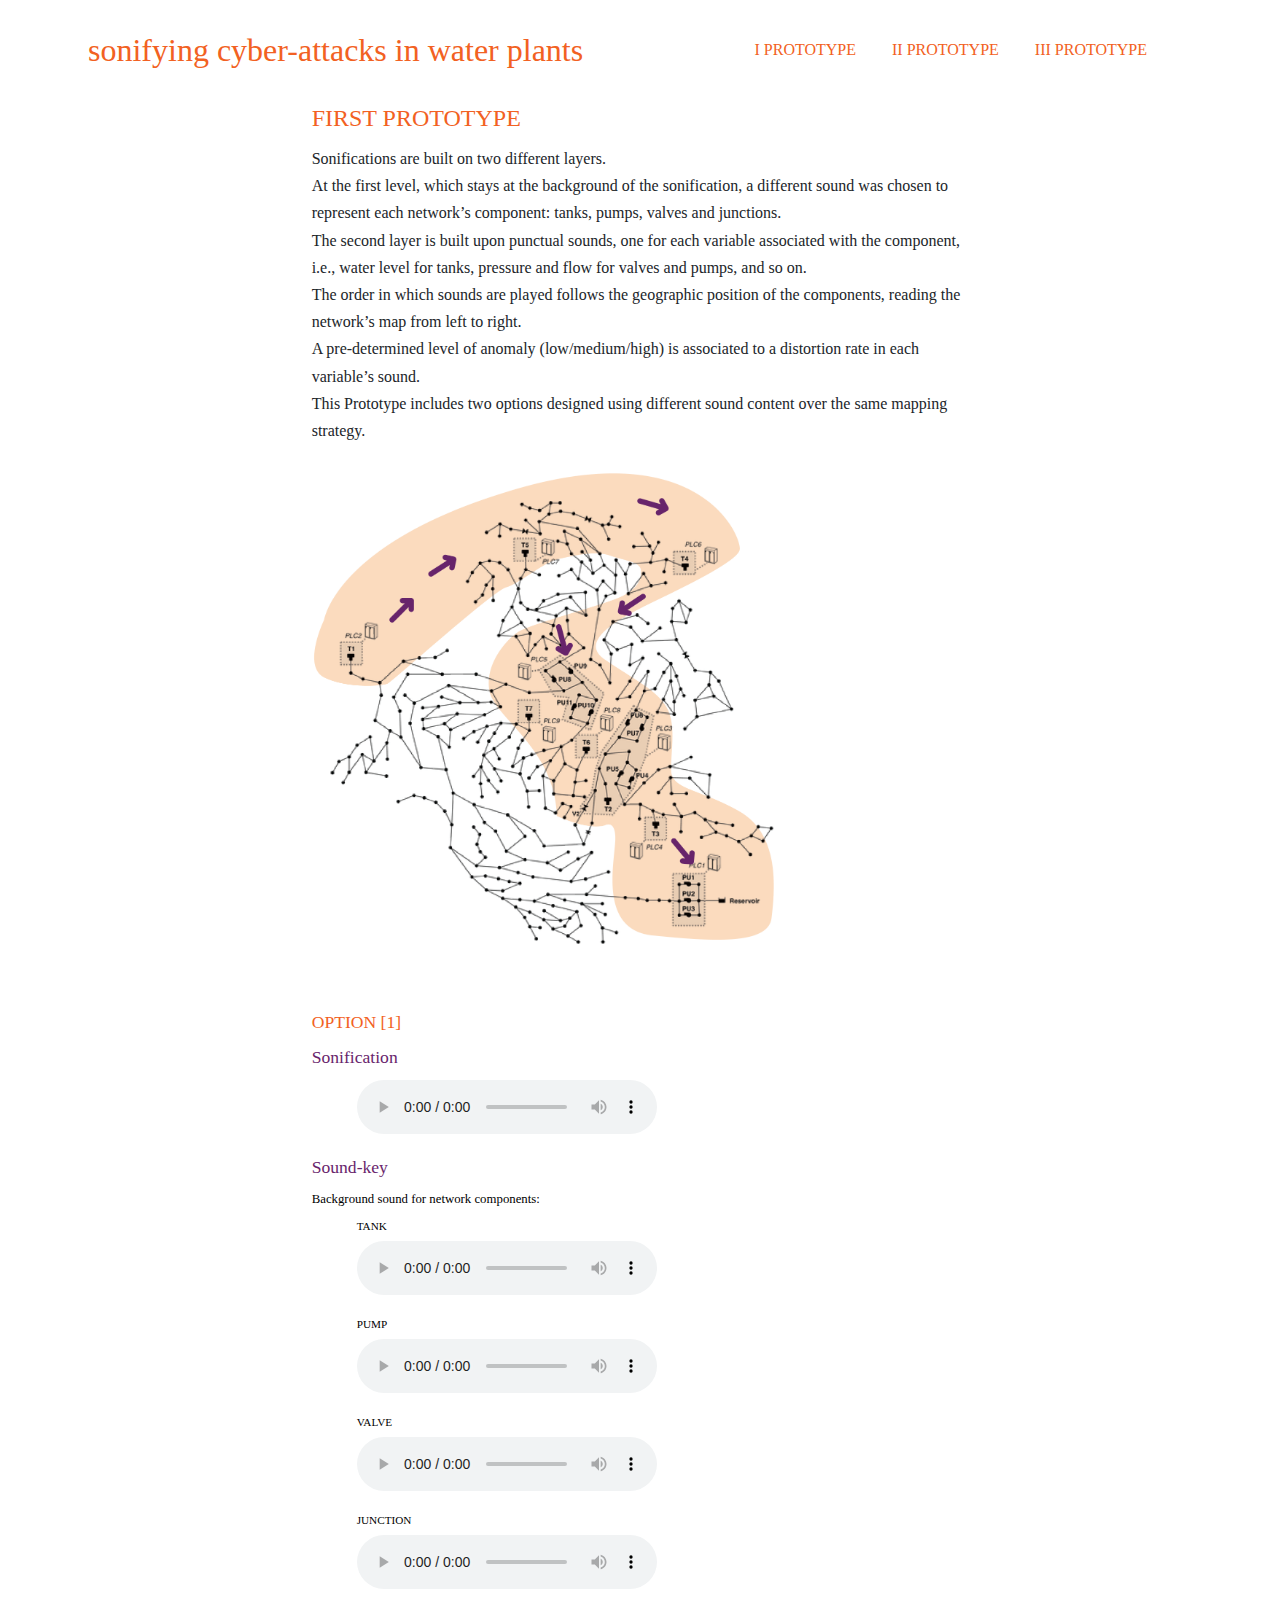
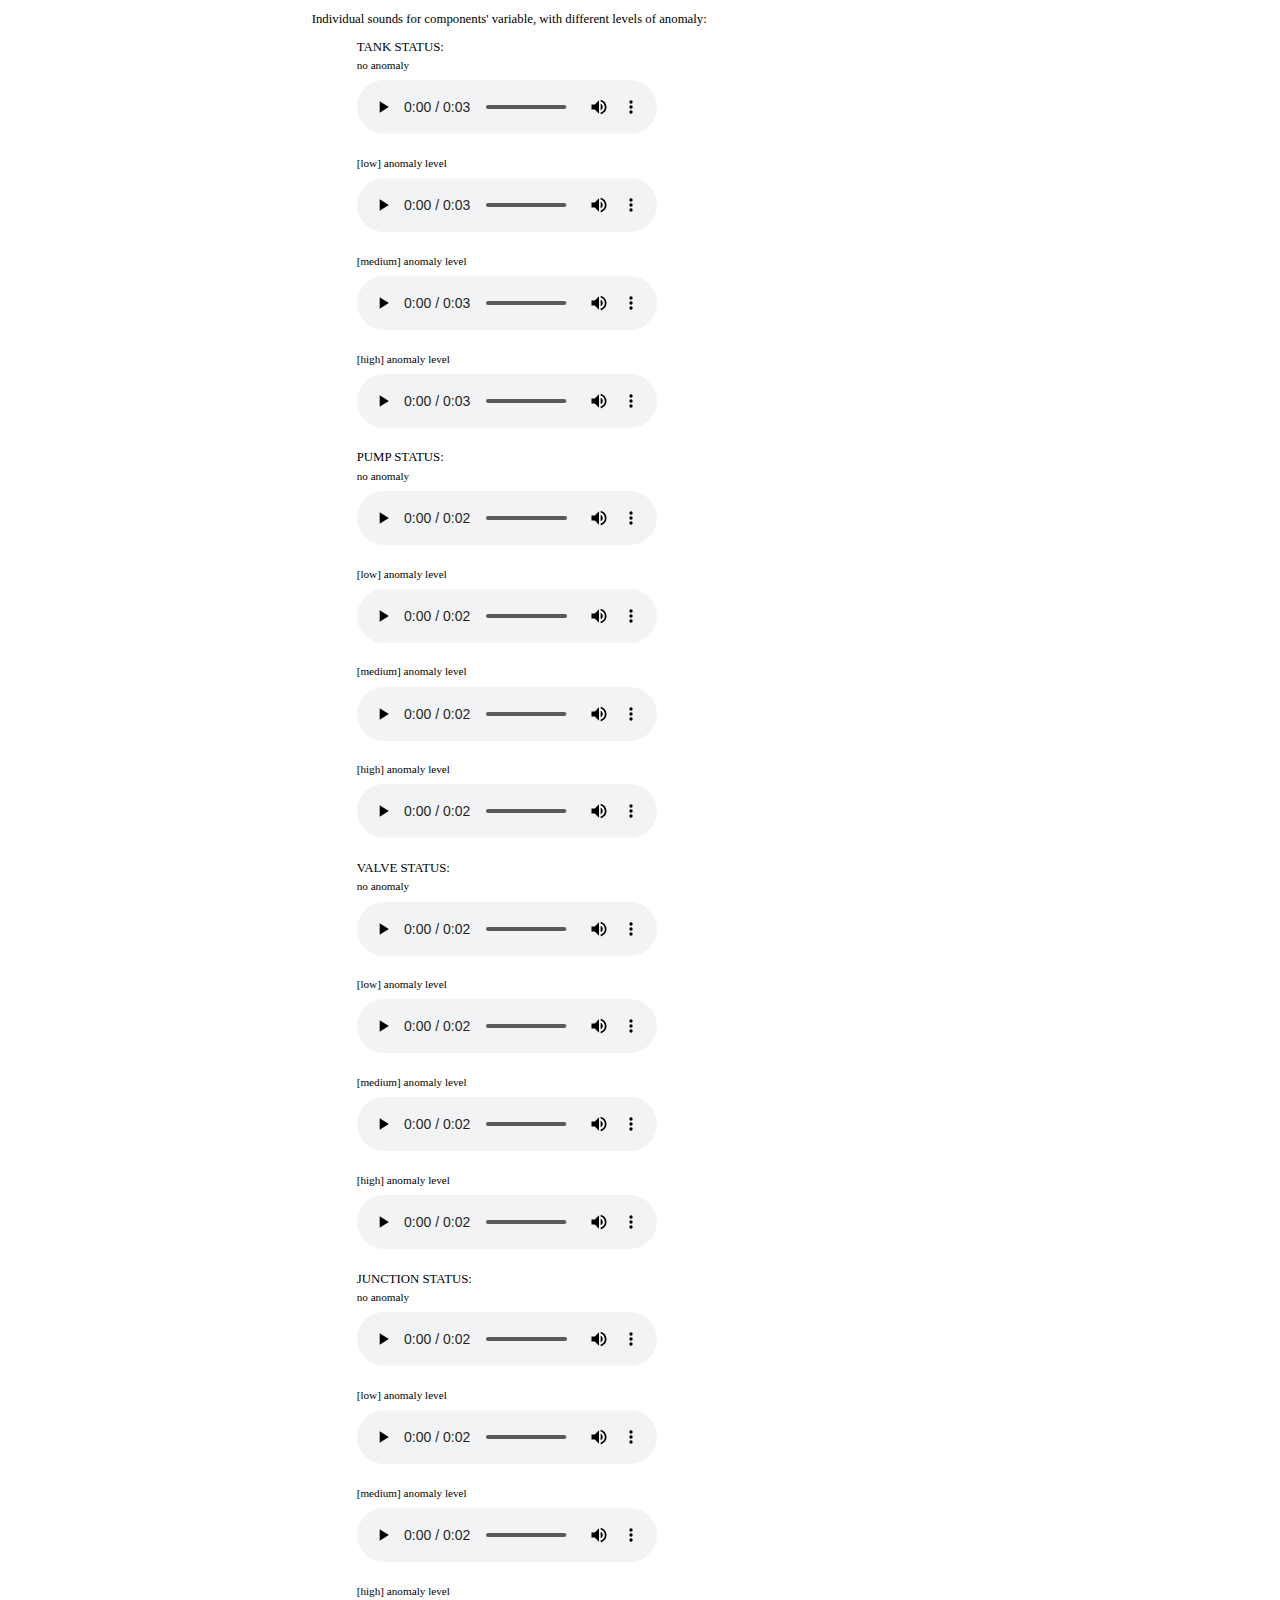
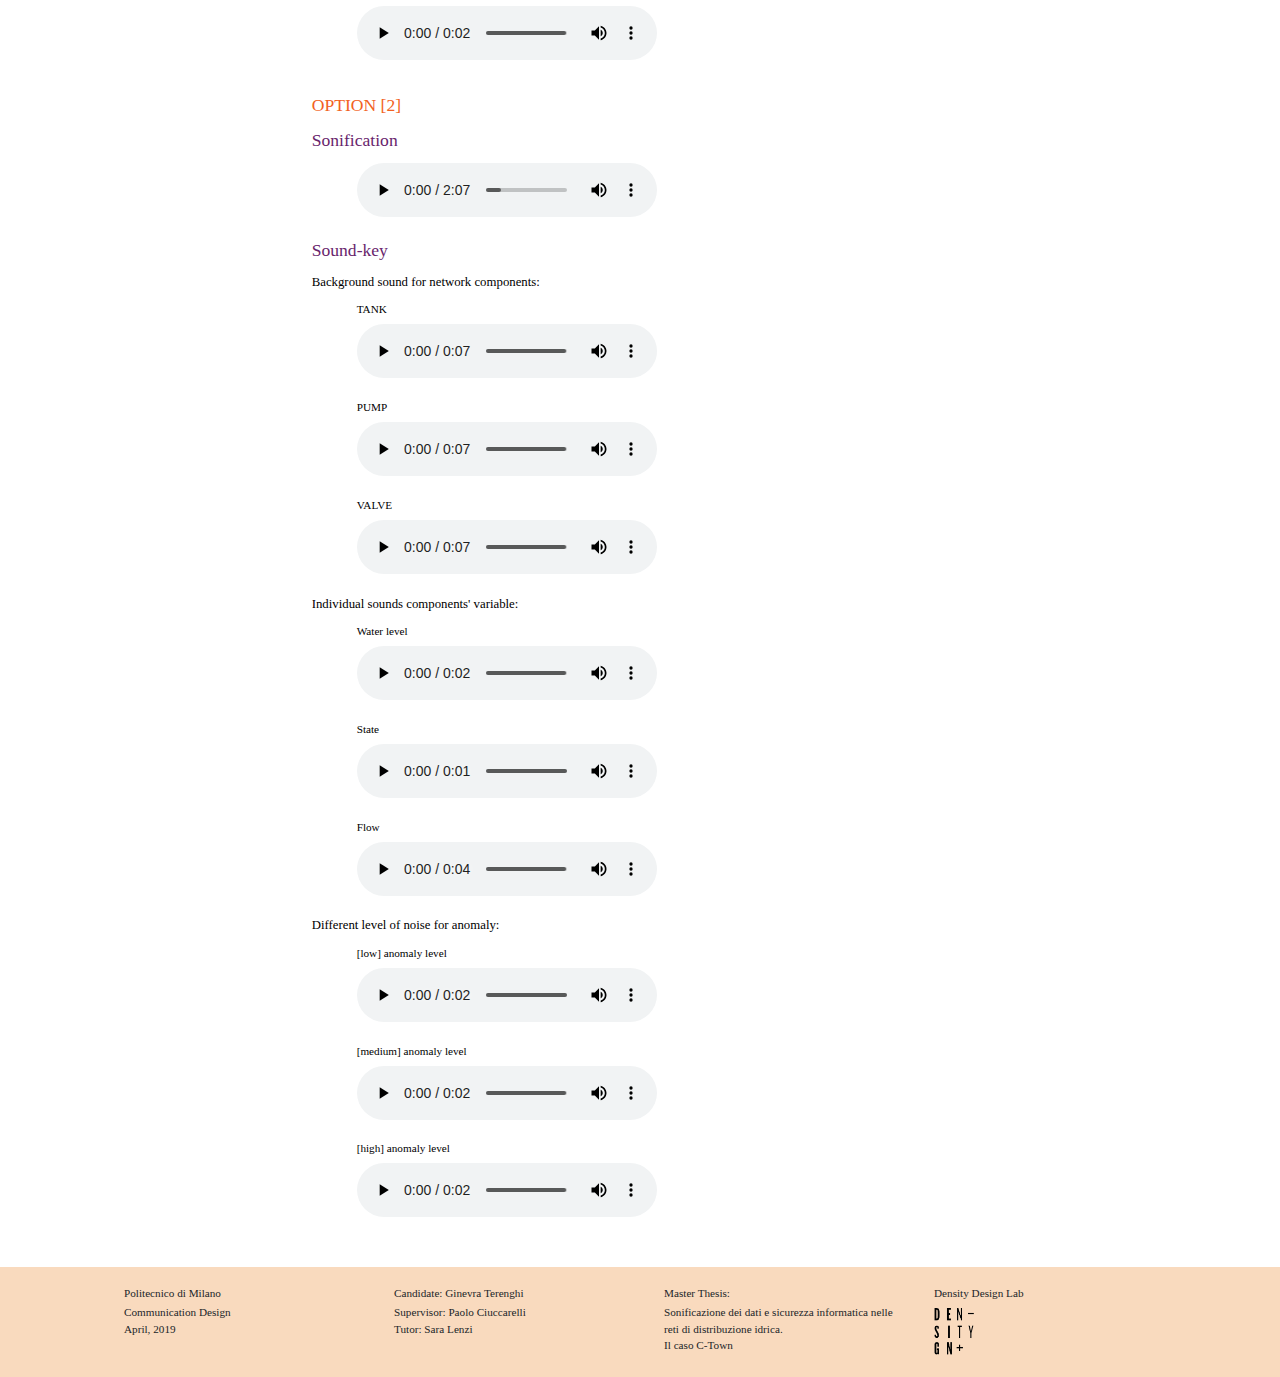
==== commit 4b443fc8: "010141517" ====
--- a/p1.html
+++ b/p1.html
@@ -4,7 +4,7 @@
 <head>
 	<meta charset="utf-8">
 	<meta name="viewport" content="width=device-width, initial-scale=1, shrink-to-fit=no">
-	<title>data\sonification project:</title>
+	<title>data\p3/Sonifications project:</title>
 
 	<!-- fav icon link -->
 	<link rel="shortcut icon" type="image/png" href="./assets/fav5.png" />
@@ -21,7 +21,6 @@
 <body>
 
 	<header class="container navbar fixed-top navbar-expand-md">
-		
 		<button class="navbar-toggler" type="button" data-toggle="collapse" data-target="#navbar" aria-controls="navbarNav" aria-expanded="false" aria-label="Toggle navigation">
     		<span class="navbar-toggler-icon"></span>
   		</button>
@@ -34,11 +33,8 @@
 			<a class="slim" href="p2.html">II PROTOTYPE</a>
 			<a class="slim" href="p3.html">III PROTOTYPE</a>
 		</div>
-	
 	</header>
 
-
-	
 	<main class="container col-md-7">
 		<div class="prototype orange">FIRST PROTOTYPE</div>
 
@@ -333,6 +329,7 @@
 	</main>
 
 
+
 	<footer id="fondo">
 		<div class="container">
 			<div class="row fondo justify-content-center">
@@ -380,7 +377,7 @@
 	</footer>
 
 
-	<script src="https://code.jquery.com/jquery-3.2.1.slim.min.js" integrity="sha384-KJ3s2DKtIkvYIK3UENzmM7KCkRr/rE9/Qpg6aAZGJwFDMVNA/GpGFF93hXpG5KkN" crossorigin="anonymous"></script>
+	<script src="https://code.jquery.com/jquery-3.2.1.slim.min.js" integrity="sha384-KJ3o2DKtIkvYIK3UENzmM7KCkRr/rE9/Qpg6aAZGJwFDMVNA/GpGFF93hXpG5KkN" crossorigin="anonymous"></script>
 	<script src="https://cdnjs.cloudflare.com/ajax/libs/popper.js/1.12.9/umd/popper.min.js" integrity="sha384-ApNbgh9B+Y1QKtv3Rn7W3mgPxhU9K/ScQsAP7hUibX39j7fakFPskvXusvfa0b4Q" crossorigin="anonymous"></script>
 	<script src="https://maxcdn.bootstrapcdn.com/bootstrap/4.0.0/js/bootstrap.min.js" integrity="sha384-JZR6Spejh4U02d8jOt6vLEHfe/JQGiRRSQQxSfFWpi1MquVdAyjUar5+76PVCmYl" crossorigin="anonymous"></script>
 
--- a/style.css
+++ b/style.css
@@ -40,7 +40,7 @@
 
 @font-face {
 	font-family: helvetica-light;
-	src: url(./assets/font/helvetica-light.ttf);
+	src: url(./assets/font/helvetica.ttf);
 }
 
 
@@ -133,7 +133,7 @@
 .intro2 {
 	font-family: 'helvetica-light';
 	font-size: 0.9rem;
-	padding-top: 7vh;
+	padding-top: 4vh;
 	padding-bottom: 2vh;
 	text-align: left;
 	line-height: 1.4rem;
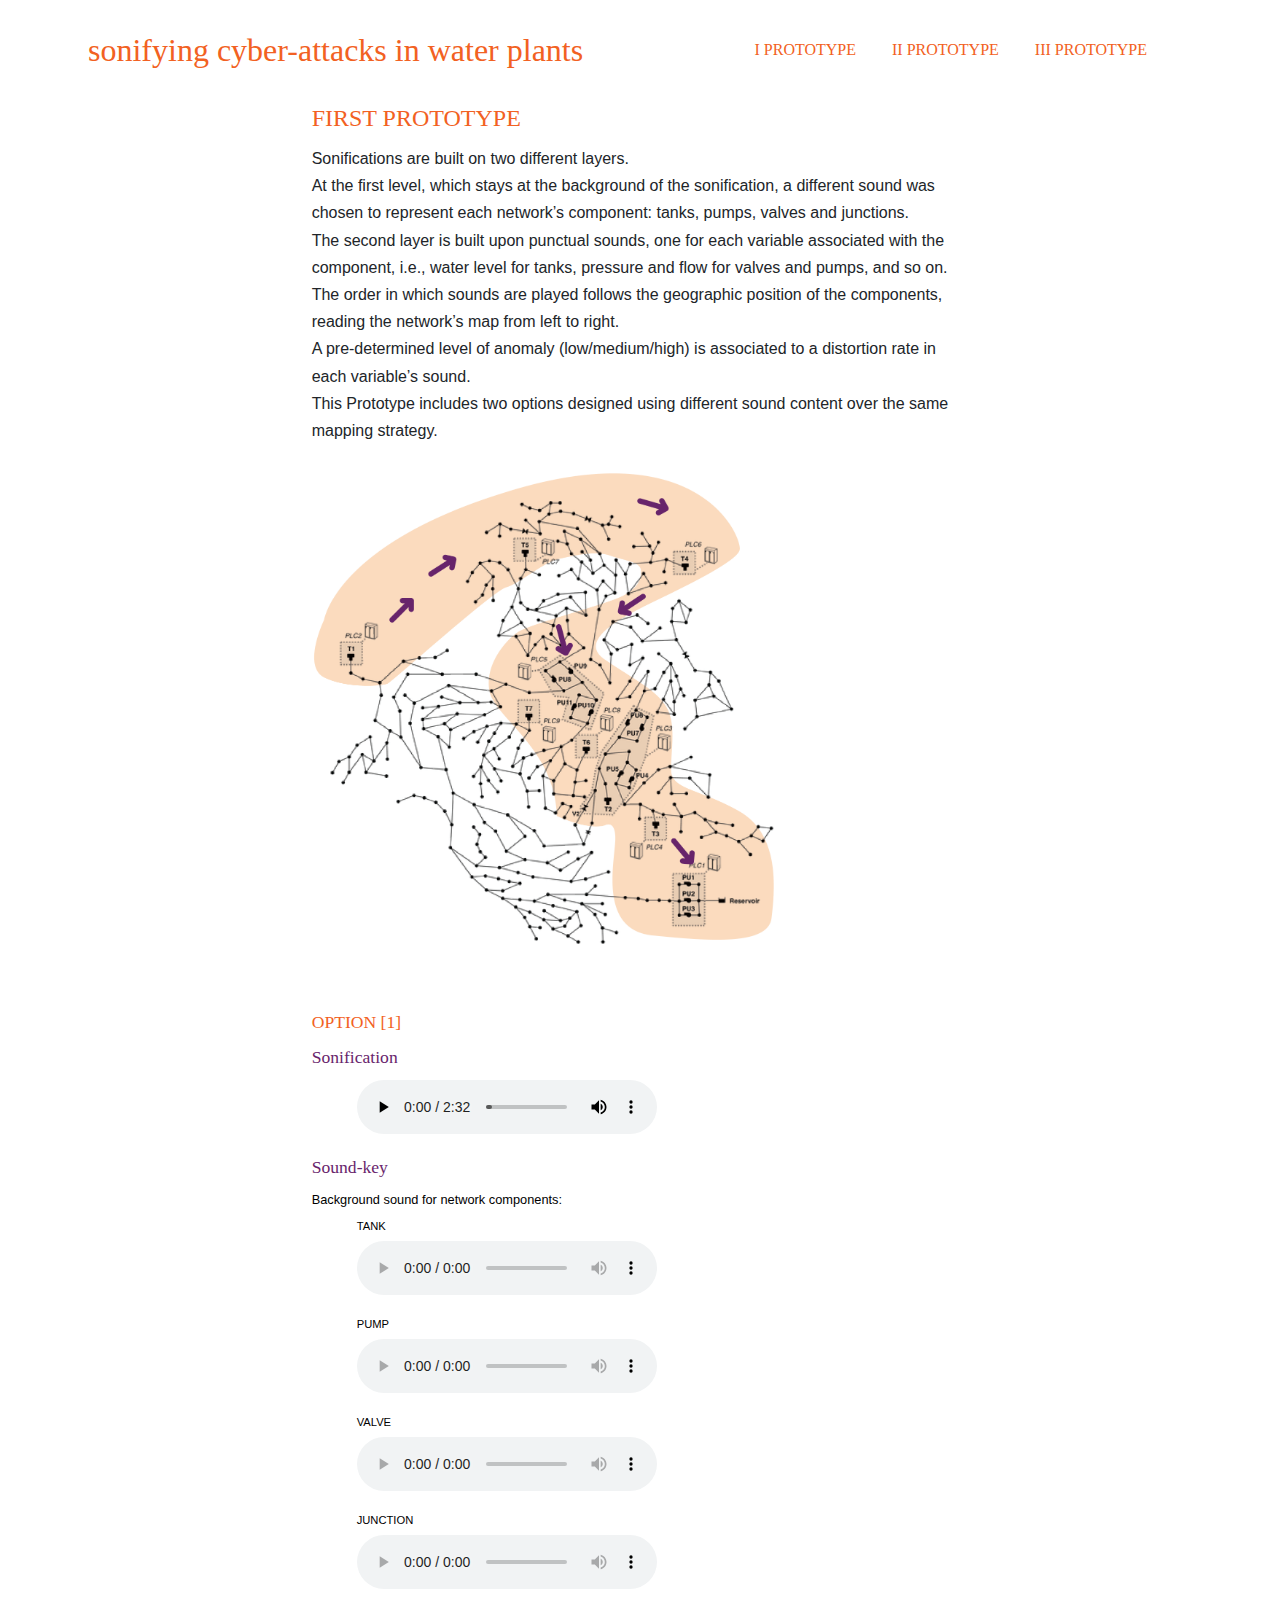
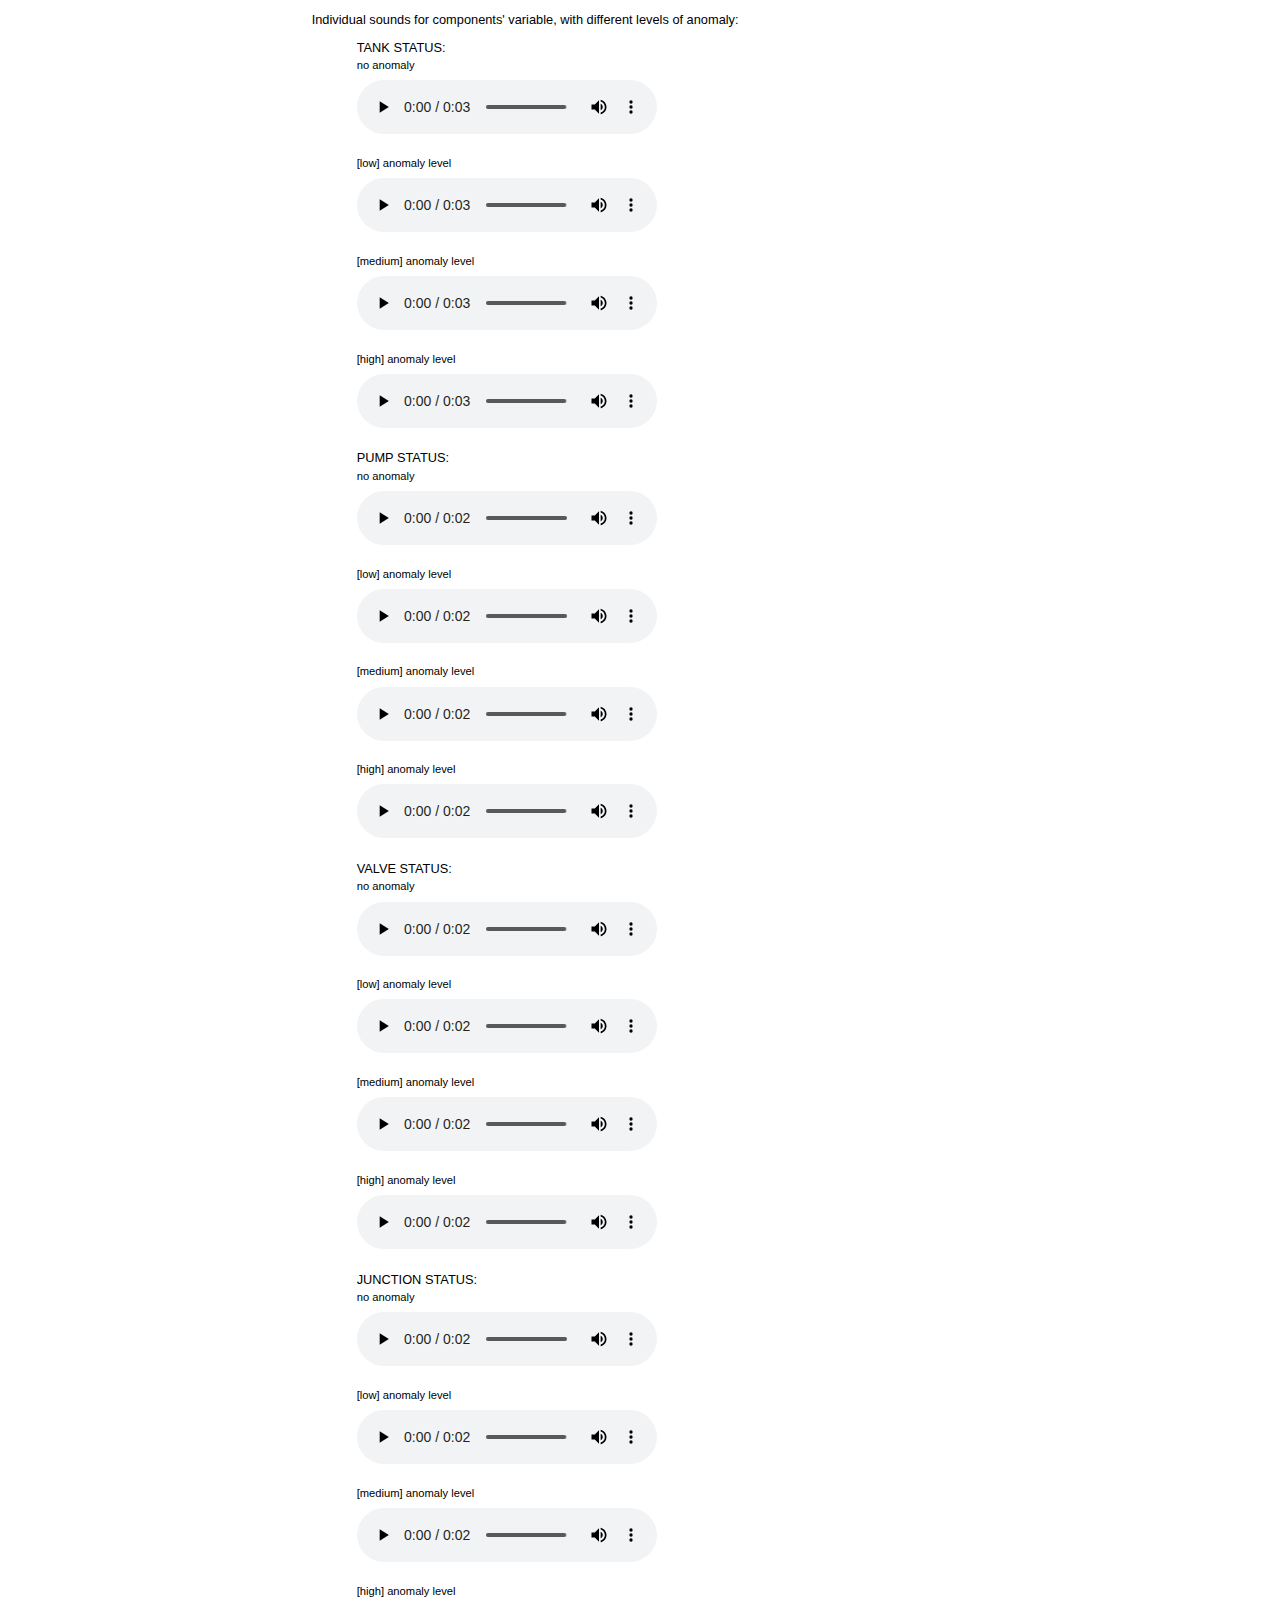
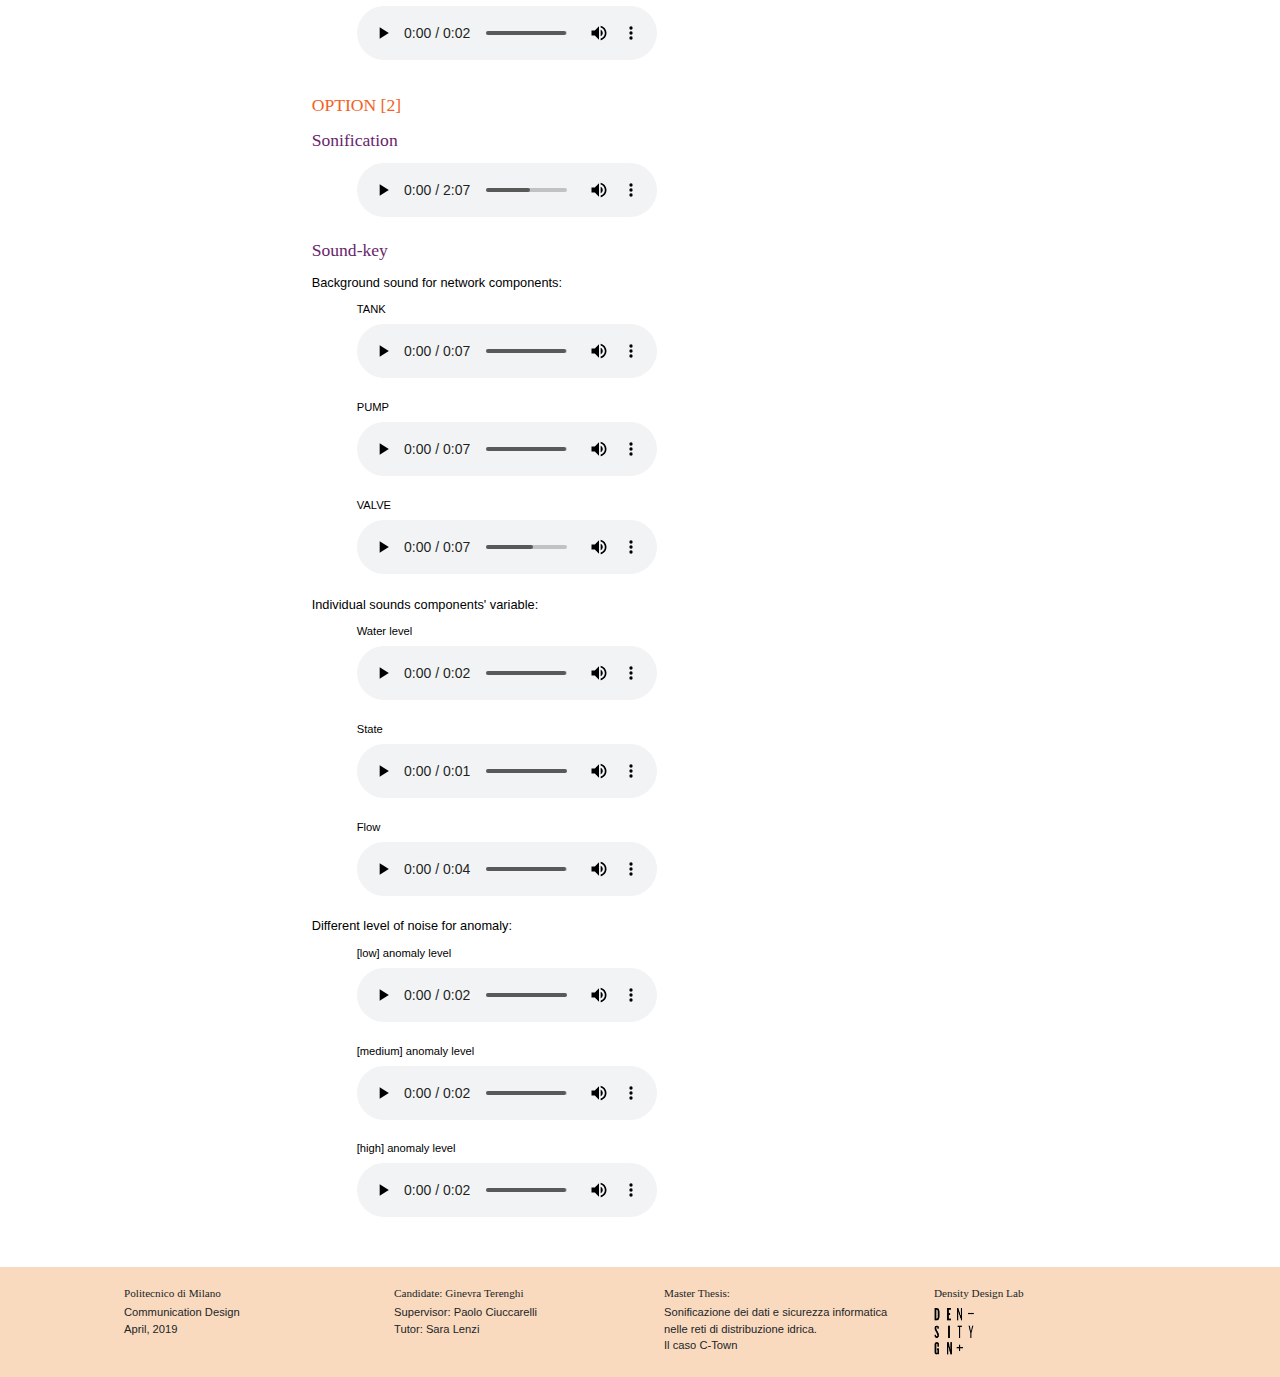
==== commit 6e0d6f73: "17341304" ====
--- a/p1.html
+++ b/p1.html
@@ -54,7 +54,7 @@
 		<div class="chapter purple">Sonification</div>
 		<div class="district">
 			<figure>
-				<audio controls src="./assets/p1/s1/Scenario1.wav">
+				<audio controls src="./assets/p1/s1/Scenario1.mp3">
             			Your browser does not support the
 						<code>audio</code> element.
     				</audio>
--- a/style.css
+++ b/style.css
@@ -123,7 +123,8 @@
 
 /*! ----general---- */
 .intro {
-	font-family: 'helvetica-light';
+	font-family: 'Helvetica';
+	font-weight: 300;
 	font-size: 0.9rem;
 	padding-top: 1vh;
 	text-align: left;
@@ -131,7 +132,8 @@
 }
 
 .intro2 {
-	font-family: 'helvetica-light';
+	font-family: 'Helvetica';
+	font-weight: 300;
 	font-size: 0.9rem;
 	padding-top: 4vh;
 	padding-bottom: 2vh;
@@ -195,8 +197,8 @@
 .district {
 	margin-left: 5vh;
 	margin-top: 1vh;
-	font-family: 'helvetica-light';
-	font-weight: 100;
+	font-family: 'Helvetica';
+	font-weight: 300;
 	color: black;
 	font-size: 0.7rem;
 }
@@ -206,7 +208,8 @@
 /* text */
 
 .under {
-	font-family: 'helvetica-light';
+	font-family: 'Helvetica';
+	font-weight: 300;
 	font-size: 0.8rem;
 	margin-top: 1vh;
 	color: black;
@@ -246,8 +249,8 @@
 	margin-left: 1vh;
 	margin-top: 0.2vh;
 	margin-bottom: 2.5vh;
-	font-family: 'helvetica-light';
-	font-weight: 200;
+	font-family: 'Helvetica';
+	font-weight: 300;
 	font-size: 0.4rem;
 }
 
